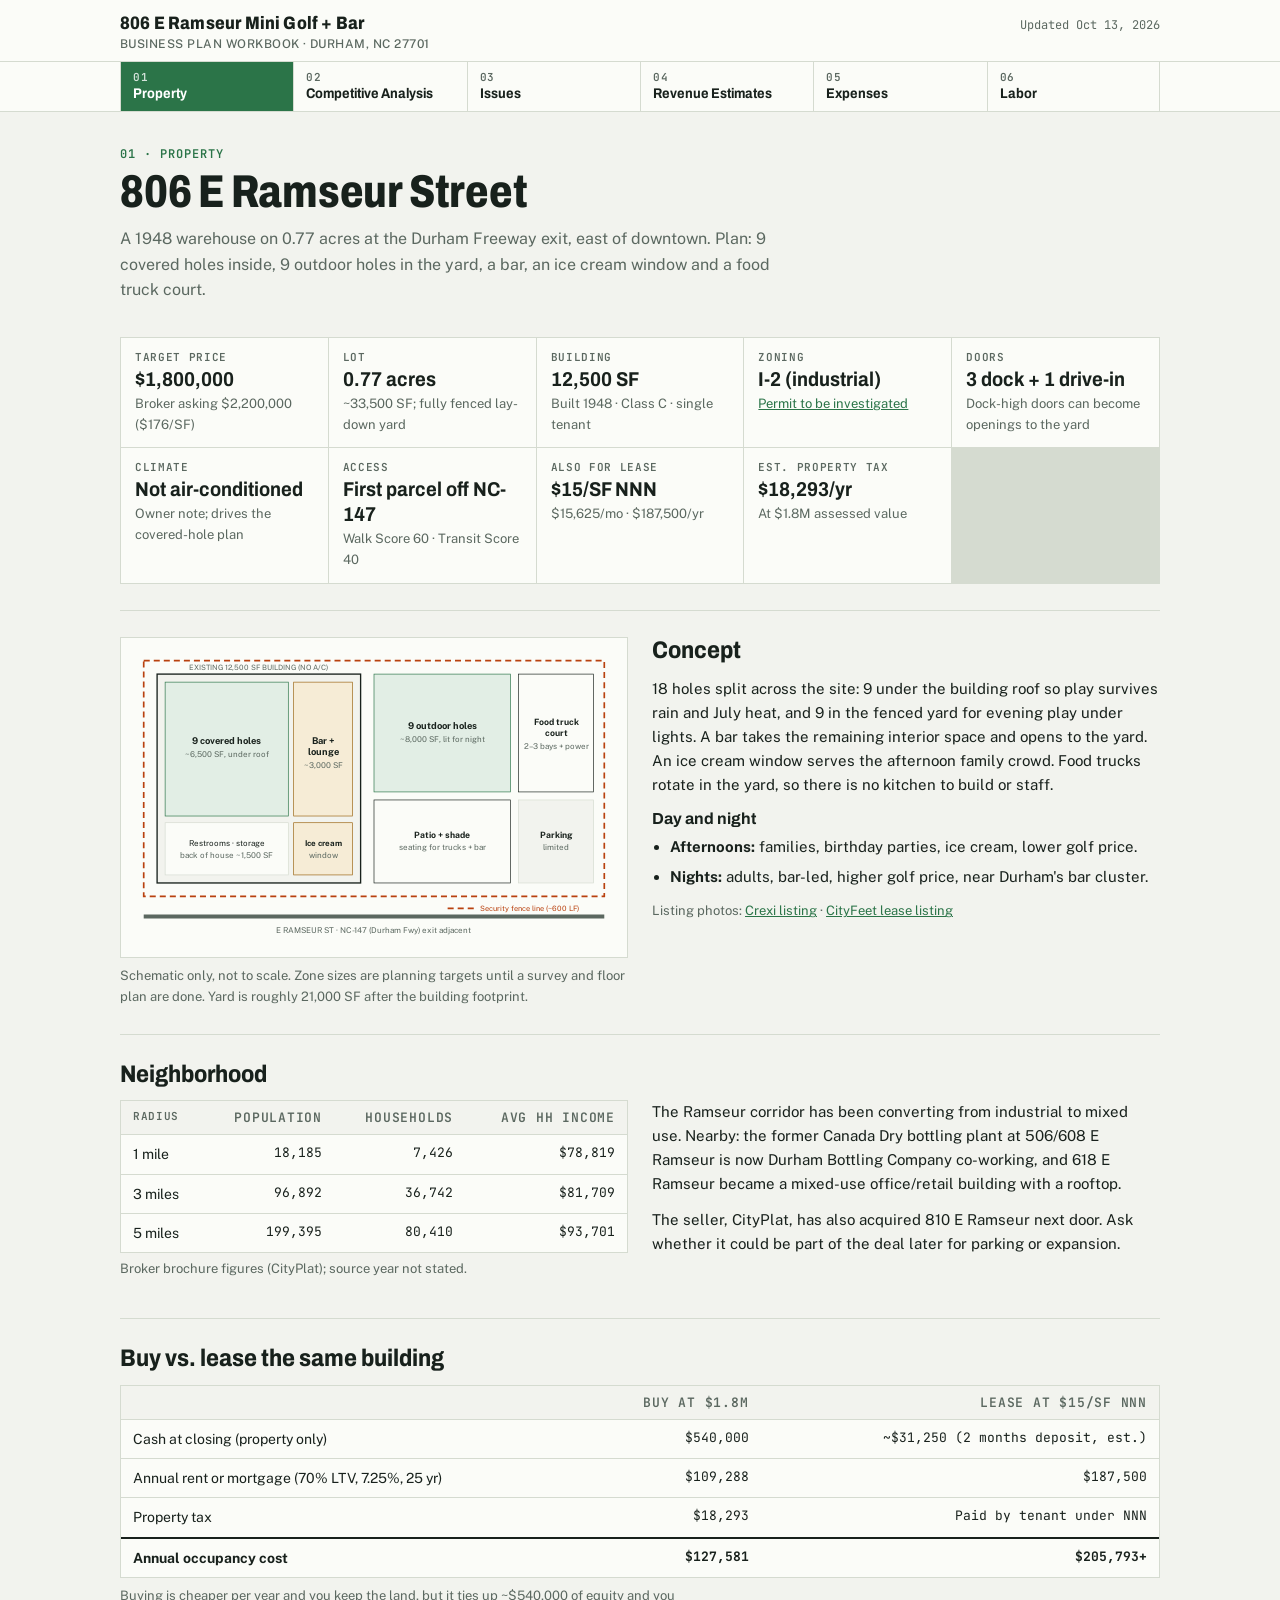
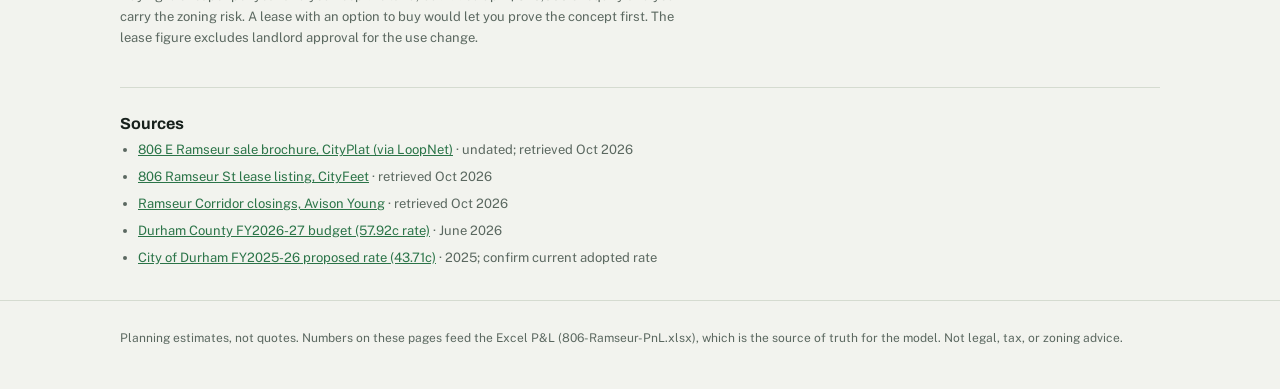
==== index.html @ d88026f8 "Add files via upload" ====
<!doctype html><html lang="en"><head><meta charset="utf-8"><meta name="viewport" content="width=device-width, initial-scale=1, viewport-fit=cover"><title>806 Ramseur Business Plan</title><link rel="preconnect" href="https://fonts.googleapis.com"><link rel="preconnect" href="https://fonts.gstatic.com" crossorigin><link rel="stylesheet" href="https://fonts.googleapis.com/css2?family=Archivo:wdth,wght@75..100,500..800&family=JetBrains+Mono:wght@400;600&family=Public+Sans:wght@400;600;700&display=swap"><link rel="stylesheet" href="styles.css">
</head><body><header class="mast"><div class="wrap"><div class="brand">806 E Ramseur Mini Golf + Bar<small>Business plan workbook · Durham, NC 27701</small></div><div class="meta">Updated Oct 13, 2026</div></div></header>
<nav class="card-nav" aria-label="Plan sections"><ol><li><a href="index.html" aria-current="page"><span class="no">01</span><span class="nm">Property</span></a></li><li><a href="competition.html"><span class="no">02</span><span class="nm">Competitive Analysis</span></a></li><li><a href="issues.html"><span class="no">03</span><span class="nm">Issues</span></a></li><li><a href="revenue.html"><span class="no">04</span><span class="nm">Revenue Estimates</span></a></li><li><a href="expenses.html"><span class="no">05</span><span class="nm">Expenses</span></a></li><li><a href="labor.html"><span class="no">06</span><span class="nm">Labor</span></a></li></ol></nav>
<main class="wrap">
<div class="ph"><div class="eyebrow">01 · Property</div><h1>806 E Ramseur Street</h1><p class="lede">A 1948 warehouse on 0.77 acres at the Durham Freeway exit, east of downtown. Plan: 9 covered holes inside, 9 outdoor holes in the yard, a bar, an ice cream window and a food truck court.</p></div>

<section><div class="facts"><div class="fact"><div class="k">Target price</div><div class="v">$1,800,000</div><div class="s">Broker asking $2,200,000 ($176/SF)</div></div><div class="fact"><div class="k">Lot</div><div class="v">0.77 acres</div><div class="s">~33,500 SF; fully fenced lay-down yard</div></div><div class="fact"><div class="k">Building</div><div class="v">12,500 SF</div><div class="s">Built 1948 · Class C · single tenant</div></div><div class="fact"><div class="k">Zoning</div><div class="v">I-2 (industrial)</div><div class="s"><a href="issues.html">Permit to be investigated</a></div></div><div class="fact"><div class="k">Doors</div><div class="v">3 dock + 1 drive-in</div><div class="s">Dock-high doors can become openings to the yard</div></div><div class="fact"><div class="k">Climate</div><div class="v">Not air-conditioned</div><div class="s">Owner note; drives the covered-hole plan</div></div><div class="fact"><div class="k">Access</div><div class="v">First parcel off NC-147</div><div class="s">Walk Score 60 · Transit Score 40</div></div><div class="fact"><div class="k">Also for lease</div><div class="v">$15/SF NNN</div><div class="s">$15,625/mo · $187,500/yr</div></div><div class="fact"><div class="k">Est. property tax</div><div class="v">$18,293/yr</div><div class="s">At $1.8M assessed value</div></div></div></section>
<section><div class="two">
<div>
<figure style="margin:0">
<div class="tw" style="padding:12px">
<svg viewBox="0 0 720 430" width="100%" role="img" aria-label="Schematic site plan: building on the west half with 9 covered holes, bar and ice cream window; fenced yard on the east half with 9 outdoor holes, food truck court, patio and parking">
 <rect x="16" y="16" width="688" height="352" fill="var(--surface)" stroke="var(--flag)" stroke-width="2.5" stroke-dasharray="9 6"/>
 <rect x="36" y="36" width="304" height="312" fill="var(--bg)" stroke="var(--ink)" stroke-width="2"/>
 <rect x="48" y="48" width="184" height="200" fill="var(--turf-soft)" stroke="var(--turf)"/>
 <text x="140" y="140" text-anchor="middle" font-size="14" font-weight="700" fill="var(--ink)">9 covered holes</text>
 <text x="140" y="160" text-anchor="middle" font-size="12" fill="var(--muted)">~6,500 SF, under roof</text>
 <rect x="240" y="48" width="88" height="200" fill="var(--amber-soft)" stroke="var(--amber)"/>
 <text x="284" y="140" text-anchor="middle" font-size="14" font-weight="700" fill="var(--ink)">Bar +</text>
 <text x="284" y="157" text-anchor="middle" font-size="14" font-weight="700" fill="var(--ink)">lounge</text>
 <text x="284" y="176" text-anchor="middle" font-size="12" fill="var(--muted)">~3,000 SF</text>
 <rect x="48" y="258" width="184" height="78" fill="var(--surface)" stroke="var(--line)"/>
 <text x="140" y="293" text-anchor="middle" font-size="12" fill="var(--ink)">Restrooms · storage</text>
 <text x="140" y="310" text-anchor="middle" font-size="12" fill="var(--muted)">back of house ~1,500 SF</text>
 <rect x="240" y="258" width="88" height="78" fill="var(--amber-soft)" stroke="var(--amber)"/>
 <text x="284" y="293" text-anchor="middle" font-size="12" font-weight="700" fill="var(--ink)">Ice cream</text>
 <text x="284" y="310" text-anchor="middle" font-size="12" fill="var(--muted)">window</text>
 <text x="188" y="30" text-anchor="middle" font-size="11" fill="var(--muted)">EXISTING 12,500 SF BUILDING (NO A/C)</text>
 <rect x="360" y="36" width="204" height="176" fill="var(--turf-soft)" stroke="var(--turf)"/>
 <text x="462" y="118" text-anchor="middle" font-size="14" font-weight="700" fill="var(--ink)">9 outdoor holes</text>
 <text x="462" y="138" text-anchor="middle" font-size="12" fill="var(--muted)">~8,000 SF, lit for night</text>
 <rect x="576" y="36" width="112" height="176" fill="var(--surface)" stroke="var(--ink)"/>
 <text x="632" y="112" text-anchor="middle" font-size="13" font-weight="700" fill="var(--ink)">Food truck</text>
 <text x="632" y="129" text-anchor="middle" font-size="13" font-weight="700" fill="var(--ink)">court</text>
 <text x="632" y="148" text-anchor="middle" font-size="12" fill="var(--muted)">2–3 bays + power</text>
 <rect x="360" y="224" width="204" height="124" fill="var(--surface)" stroke="var(--ink)"/>
 <text x="462" y="281" text-anchor="middle" font-size="13" font-weight="700" fill="var(--ink)">Patio + shade</text>
 <text x="462" y="299" text-anchor="middle" font-size="12" fill="var(--muted)">seating for trucks + bar</text>
 <rect x="576" y="224" width="112" height="124" fill="var(--bg)" stroke="var(--line)"/>
 <text x="632" y="281" text-anchor="middle" font-size="13" font-weight="700" fill="var(--ink)">Parking</text>
 <text x="632" y="299" text-anchor="middle" font-size="12" fill="var(--muted)">limited</text>
 <line x1="16" y1="398" x2="704" y2="398" stroke="var(--muted)" stroke-width="6"/>
 <text x="360" y="422" text-anchor="middle" font-size="12" fill="var(--muted)">E RAMSEUR ST · NC-147 (Durham Fwy) exit adjacent</text>
 <line x1="470" y1="386" x2="510" y2="386" stroke="var(--flag)" stroke-width="2.5" stroke-dasharray="9 6"/>
 <text x="518" y="390" font-size="11" fill="var(--flag)">Security fence line (~600 LF)</text>
</svg>
</div>
<figcaption class="note" style="margin-top:8px">Schematic only, not to scale. Zone sizes are planning targets until a survey and floor plan are done. Yard is roughly 21,000 SF after the building footprint.</figcaption>
</figure></div>
<div>
<h2>Concept</h2>
<p>18 holes split across the site: 9 under the building roof so play survives rain and July heat, and 9 in the fenced yard for evening play under lights. A bar takes the remaining interior space and opens to the yard. An ice cream window serves the afternoon family crowd. Food trucks rotate in the yard, so there is no kitchen to build or staff.</p>
<h3>Day and night</h3>
<ul class="plain">
<li><b>Afternoons:</b> families, birthday parties, ice cream, lower golf price.</li>
<li><b>Nights:</b> adults, bar-led, higher golf price, near Durham's bar cluster.</li>
</ul>
<p class="note" style="margin-top:12px">Listing photos: <a href="https://www.crexi.com/properties/2567549/Durham-NC-27701" target="_blank" rel="noopener">Crexi listing</a> · <a href="https://www.cityfeet.com/cont/listing/806-ramseur-st-durham-nc-27701/cs40885305" target="_blank" rel="noopener">CityFeet lease listing</a></p>
</div></div></section>

<section><h2>Neighborhood</h2>
<div class="two">
<div><div class="tw"><table>
<thead><tr><th>Radius</th><th class="n">Population</th><th class="n">Households</th><th class="n">Avg HH income</th></tr></thead>
<tbody>
<tr><td>1 mile</td><td class="n">18,185</td><td class="n">7,426</td><td class="n">$78,819</td></tr>
<tr><td>3 miles</td><td class="n">96,892</td><td class="n">36,742</td><td class="n">$81,709</td></tr>
<tr><td>5 miles</td><td class="n">199,395</td><td class="n">80,410</td><td class="n">$93,701</td></tr>
</tbody></table></div><p class="note" style="margin-top:6px">Broker brochure figures (CityPlat); source year not stated.</p></div>
<div>
<p>The Ramseur corridor has been converting from industrial to mixed use. Nearby: the former Canada Dry bottling plant at 506/608 E Ramseur is now Durham Bottling Company co-working, and 618 E Ramseur became a mixed-use office/retail building with a rooftop.</p>
<p>The seller, CityPlat, has also acquired 810 E Ramseur next door. Ask whether it could be part of the deal later for parking or expansion.</p>
</div></div></section>

<section><h2>Buy vs. lease the same building</h2>
<div class="tw"><table>
<thead><tr><th></th><th class="n">Buy at $1.8M</th><th class="n">Lease at $15/SF NNN</th></tr></thead>
<tbody>
<tr><td>Cash at closing (property only)</td><td class="n">$540,000</td><td class="n">~$31,250 (2 months deposit, est.)</td></tr>
<tr><td>Annual rent or mortgage (70% LTV, 7.25%, 25 yr)</td><td class="n">$109,288</td><td class="n">$187,500</td></tr>
<tr><td>Property tax</td><td class="n">$18,293</td><td class="n">Paid by tenant under NNN</td></tr>
<tr class="total"><td>Annual occupancy cost</td><td class="n">$127,581</td><td class="n">$205,793+</td></tr>
</tbody></table></div>
<p class="note" style="margin-top:8px">Buying is cheaper per year and you keep the land, but it ties up ~$540,000 of equity and you carry the zoning risk. A lease with an option to buy would let you prove the concept first. The lease figure excludes landlord approval for the use change.</p>
</section>
<section><h3>Sources</h3><ul class="sources plain"><li><a href="https://images.loopnet.ca/d2/WVwecndYaO26_QmMGtv4g_69rEeR6fzSuA3cbxnpOq0/806%20E%20Ramseur%20St%20Brochure.pdf" target="_blank" rel="noopener">806 E Ramseur sale brochure, CityPlat (via LoopNet)</a> · undated; retrieved Oct 2026</li><li><a href="https://www.cityfeet.com/cont/listing/806-ramseur-st-durham-nc-27701/cs40885305" target="_blank" rel="noopener">806 Ramseur St lease listing, CityFeet</a> · retrieved Oct 2026</li><li><a href="https://avison-young-markets.foleon.com/raleigh/raleigh-cm-capabilities/ramseur-corridor-closings" target="_blank" rel="noopener">Ramseur Corridor closings, Avison Young</a> · retrieved Oct 2026</li><li><a href="https://dconc.gov/DurhamCo-News/Durham-Commissioners-Approve-1.05-Billion-Budget.htm" target="_blank" rel="noopener">Durham County FY2026-27 budget (57.92c rate)</a> · June 2026</li><li><a href="https://www.durhamnc.gov/CivicAlerts.aspx?AID=3503" target="_blank" rel="noopener">City of Durham FY2025-26 proposed rate (43.71c)</a> · 2025; confirm current adopted rate</li></ul></section>
</main>
<footer><div class="wrap">Planning estimates, not quotes. Numbers on these pages feed the Excel P&amp;L (806-Ramseur-PnL.xlsx), which is the source of truth for the model. Not legal, tax, or zoning advice.</div></footer></body></html>
---- styles.css ----
/* Layout: one 1080px column; a scorecard-style nav strip across the top, sections stacked, tables in scroll wells */
:root{
  --bg:#f2f3ee; --surface:#fbfcf8; --ink:#18211c; --muted:#5b6860; --line:#d5dbd0;
  --turf:#2b7448; --turf-ink:#ffffff; --turf-soft:#e2eee5;
  --flag:#b9410f; --flag-soft:#f9e6dc; --amber:#9a6412; --amber-soft:#f6ecd6;
  --f-display:"Archivo","Arial Narrow",Arial,sans-serif;
  --f-body:"Public Sans",system-ui,-apple-system,"Segoe UI",sans-serif;
  --f-mono:"JetBrains Mono",ui-monospace,Menlo,Consolas,monospace;
}
@media (prefers-color-scheme: dark){:root:not([data-theme="light"]){
  --bg:#111613; --surface:#18201b; --ink:#e5ebe4; --muted:#9aa89f; --line:#2a352e;
  --turf:#5dbb84; --turf-ink:#0d140f; --turf-soft:#1d3226;
  --flag:#f08a5b; --flag-soft:#3a2118; --amber:#e3ac52; --amber-soft:#332818; color-scheme:dark}}
:root[data-theme="dark"]{
  --bg:#111613; --surface:#18201b; --ink:#e5ebe4; --muted:#9aa89f; --line:#2a352e;
  --turf:#5dbb84; --turf-ink:#0d140f; --turf-soft:#1d3226;
  --flag:#f08a5b; --flag-soft:#3a2118; --amber:#e3ac52; --amber-soft:#332818; color-scheme:dark}

*{box-sizing:border-box}
body{margin:0;background:var(--bg);color:var(--ink);font:15px/1.6 var(--f-body)}
a{color:var(--turf)}
a:focus-visible,button:focus-visible,input:focus-visible,select:focus-visible{outline:2px solid var(--turf);outline-offset:2px}
.wrap{max-width:1080px;margin:0 auto;padding-inline:20px}

/* masthead */
.mast{border-bottom:1px solid var(--line);background:var(--surface)}
.mast .wrap{display:flex;flex-wrap:wrap;align-items:baseline;justify-content:space-between;gap:4px 16px;padding-block:14px 10px}
.brand{font:800 18px/1.1 var(--f-display);font-stretch:85%;letter-spacing:.01em}
.brand small{display:block;font:500 12px var(--f-body);color:var(--muted);letter-spacing:.04em;text-transform:uppercase;margin-top:3px}
.mast .meta{font:12px var(--f-mono);color:var(--muted)}

/* scorecard nav */
.card-nav{overflow-x:auto;border-bottom:1px solid var(--line);background:var(--surface)}
.card-nav ol{list-style:none;margin:0 auto;padding:0 20px;max-width:1080px;display:grid;grid-template-columns:repeat(6,minmax(110px,1fr))}
.card-nav li{border-left:1px solid var(--line)}
.card-nav li:last-child{border-right:1px solid var(--line)}
.card-nav a{display:flex;flex-direction:column;gap:2px;padding:8px 12px 10px;text-decoration:none;color:var(--ink)}
.card-nav a .no{font:600 11px var(--f-mono);color:var(--muted);letter-spacing:.06em}
.card-nav a .nm{font:700 14px var(--f-display);font-stretch:90%}
.card-nav a:hover{background:var(--turf-soft)}
.card-nav a[aria-current="page"]{background:var(--turf);color:var(--turf-ink)}
.card-nav a[aria-current="page"] .no{color:var(--turf-ink);opacity:.8}

/* page header */
.ph{padding-block:34px 8px}
.eyebrow{font:600 12px var(--f-mono);letter-spacing:.08em;text-transform:uppercase;color:var(--turf)}
h1{font:800 clamp(30px,5vw,46px)/1.05 var(--f-display);font-stretch:80%;margin:6px 0 10px;text-wrap:balance;letter-spacing:-.005em}
h2{font:750 24px/1.15 var(--f-display);font-stretch:88%;margin:0 0 12px;text-wrap:balance}
h3{font:700 16px/1.3 var(--f-display);margin:0 0 6px}
.lede{max-width:68ch;color:var(--muted);font-size:16px;margin:0}
section{padding-block:26px;border-top:1px solid var(--line)}
.ph + section{border-top:0}
p{max-width:70ch;margin:0 0 12px}
ul.plain{margin:0;padding-left:18px;max-width:70ch}
ul.plain li{margin-bottom:6px}

/* facts */
.facts{display:grid;grid-template-columns:repeat(auto-fill,minmax(200px,1fr));gap:1px;background:var(--line);border:1px solid var(--line)}
.fact{background:var(--surface);padding:12px 14px;min-width:0}
.fact .k{font:600 11px var(--f-mono);letter-spacing:.06em;text-transform:uppercase;color:var(--muted)}
.fact .v{font:700 20px/1.25 var(--f-display);font-stretch:90%;margin-top:3px;font-variant-numeric:tabular-nums}
.fact .s{font-size:13px;color:var(--muted);margin-top:2px}

/* tables */
.tw{overflow-x:auto;border:1px solid var(--line);background:var(--surface)}
table{border-collapse:collapse;width:100%;font-size:14px}
th,td{padding:8px 12px;text-align:left;vertical-align:top;border-bottom:1px solid var(--line)}
thead th{font:600 11px var(--f-mono);letter-spacing:.06em;text-transform:uppercase;color:var(--muted);background:var(--bg);white-space:nowrap}
td.n,th.n{text-align:right;font-variant-numeric:tabular-nums;white-space:nowrap;font-family:var(--f-mono);font-size:13px}
tr.total td{font-weight:700;border-top:2px solid var(--ink);border-bottom:0}
tr.sub td{color:var(--muted);font-size:13px}
tbody tr:last-child td{border-bottom:0}

/* chips + callouts */
.chip{display:inline-block;font:600 11px var(--f-mono);letter-spacing:.04em;text-transform:uppercase;padding:2px 8px;border-radius:3px;white-space:nowrap}
.chip.inv{background:var(--flag-soft);color:var(--flag)}
.chip.open{background:var(--amber-soft);color:var(--amber)}
.chip.ok{background:var(--turf-soft);color:var(--turf)}
.callout{border-left:4px solid var(--flag);background:var(--flag-soft);padding:14px 16px;max-width:76ch}
.callout.green{border-color:var(--turf);background:var(--turf-soft)}
.callout p:last-child{margin-bottom:0}

.two{display:grid;grid-template-columns:repeat(auto-fit,minmax(300px,1fr));gap:24px}
.two > *{min-width:0}
.note{font-size:13px;color:var(--muted)}
.sources{font-size:13px;color:var(--muted)}
.sources li{margin-bottom:4px}
footer{padding-block:28px 40px;border-top:1px solid var(--line);font-size:12px;color:var(--muted)}

/* inputs */
.form{display:grid;grid-template-columns:repeat(auto-fill,minmax(230px,1fr));gap:14px 18px}
.form label{display:flex;flex-direction:column;gap:4px;font-size:13px;color:var(--muted)}
.form label b{color:var(--ink);font-weight:600}
.form input{font:600 15px var(--f-mono);padding:8px 10px;border:1px solid var(--line);background:var(--surface);color:var(--ink);border-radius:4px;width:100%}
.group-h{grid-column:1/-1;font:600 11px var(--f-mono);letter-spacing:.08em;text-transform:uppercase;color:var(--turf);margin-top:8px}
.btns{display:flex;flex-wrap:wrap;gap:8px}
button{font:600 13px var(--f-body);padding:8px 14px;border-radius:4px;border:1px solid var(--line);background:var(--surface);color:var(--ink);cursor:pointer}
button:hover{border-color:var(--turf)}
button[aria-pressed="true"]{background:var(--turf);color:var(--turf-ink);border-color:var(--turf)}
.big{font:800 clamp(34px,6vw,52px)/1 var(--f-display);font-stretch:80%;font-variant-numeric:tabular-nums}
.mix{display:flex;height:16px;border:1px solid var(--line);overflow:hidden;margin:10px 0 6px}
.mix span{display:block;height:100%}
.legend{display:flex;flex-wrap:wrap;gap:6px 16px;font-size:12px;color:var(--muted)}
.legend i{display:inline-block;width:10px;height:10px;margin-right:6px;vertical-align:-1px}

.ad{background:var(--surface);border:1px solid var(--line);padding:22px 24px;max-width:76ch}
.ad h3{font-size:20px}
.ad h4{font:600 12px var(--f-mono);letter-spacing:.06em;text-transform:uppercase;color:var(--muted);margin:16px 0 6px}
.ad p,.ad li{font-size:14px}

svg text{font-family:var(--f-body)}
@media (prefers-reduced-motion: reduce){*{transition:none!important}}
@media (max-width:520px){.wrap{padding-inline:16px}.card-nav ol{padding:0 16px}th,td{padding:7px 9px}}
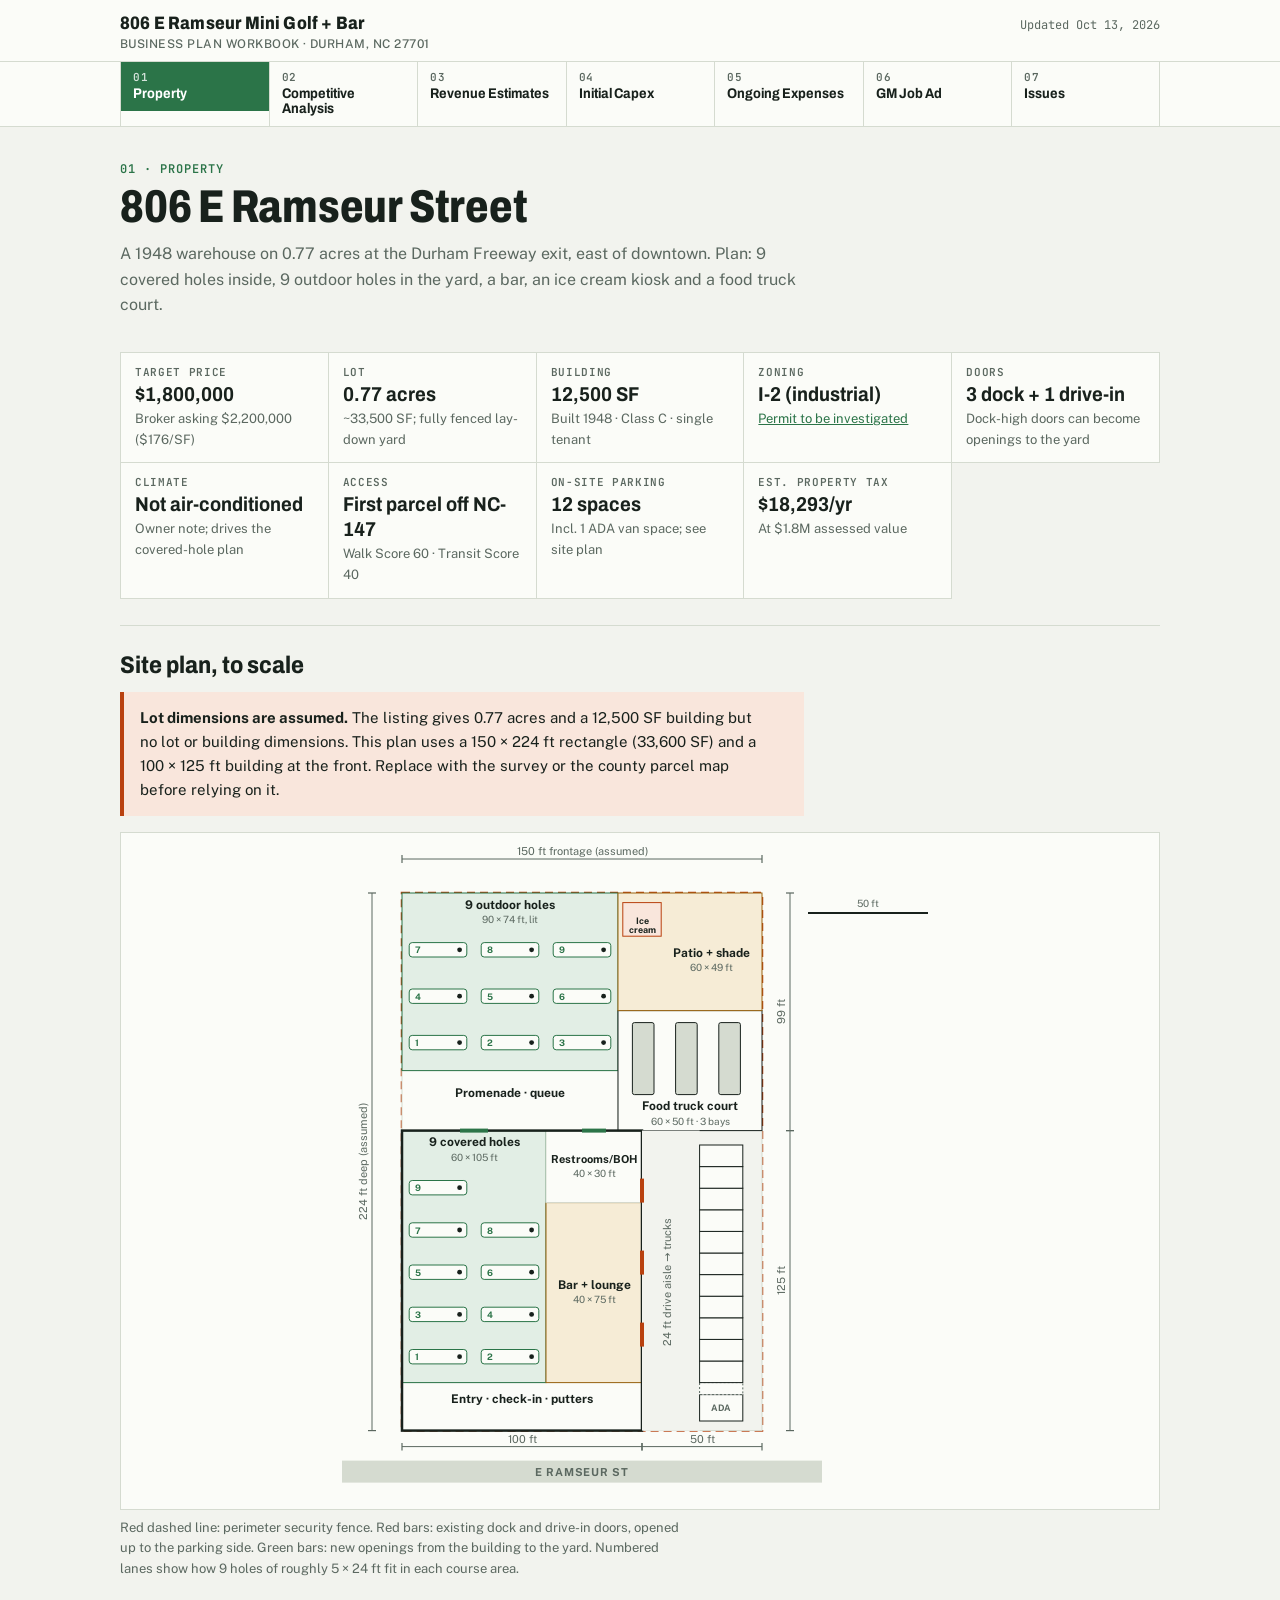
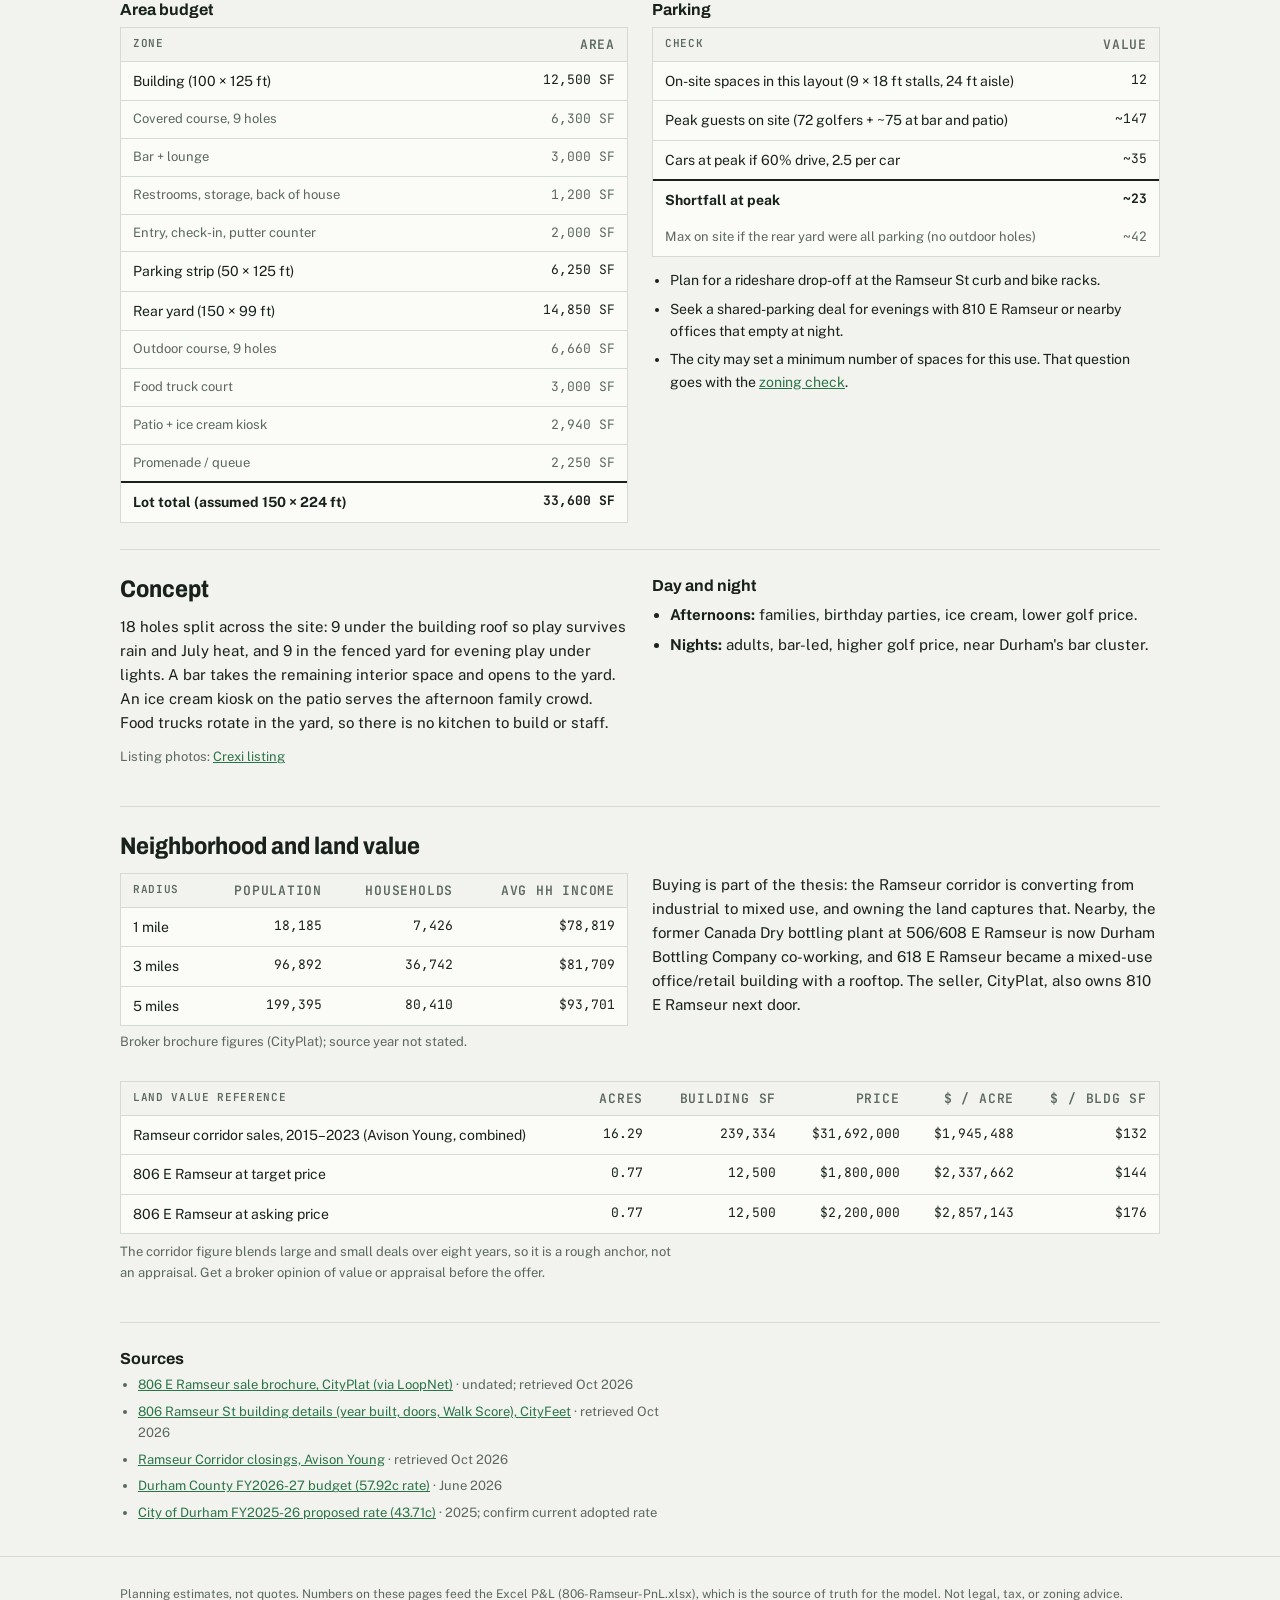
==== commit c02e5e4b: "Add files via upload" ====
--- a/index.html
+++ b/index.html
@@ -1,64 +1,45 @@
 <!doctype html><html lang="en"><head><meta charset="utf-8"><meta name="viewport" content="width=device-width, initial-scale=1, viewport-fit=cover"><title>806 Ramseur Business Plan</title><link rel="preconnect" href="https://fonts.googleapis.com"><link rel="preconnect" href="https://fonts.gstatic.com" crossorigin><link rel="stylesheet" href="https://fonts.googleapis.com/css2?family=Archivo:wdth,wght@75..100,500..800&family=JetBrains+Mono:wght@400;600&family=Public+Sans:wght@400;600;700&display=swap"><link rel="stylesheet" href="styles.css">
 </head><body><header class="mast"><div class="wrap"><div class="brand">806 E Ramseur Mini Golf + Bar<small>Business plan workbook · Durham, NC 27701</small></div><div class="meta">Updated Oct 13, 2026</div></div></header>
-<nav class="card-nav" aria-label="Plan sections"><ol><li><a href="index.html" aria-current="page"><span class="no">01</span><span class="nm">Property</span></a></li><li><a href="competition.html"><span class="no">02</span><span class="nm">Competitive Analysis</span></a></li><li><a href="issues.html"><span class="no">03</span><span class="nm">Issues</span></a></li><li><a href="revenue.html"><span class="no">04</span><span class="nm">Revenue Estimates</span></a></li><li><a href="expenses.html"><span class="no">05</span><span class="nm">Expenses</span></a></li><li><a href="labor.html"><span class="no">06</span><span class="nm">Labor</span></a></li></ol></nav>
+<nav class="card-nav" aria-label="Plan sections"><ol><li><a href="index.html" aria-current="page"><span class="no">01</span><span class="nm">Property</span></a></li><li><a href="competition.html"><span class="no">02</span><span class="nm">Competitive Analysis</span></a></li><li><a href="revenue.html"><span class="no">03</span><span class="nm">Revenue Estimates</span></a></li><li><a href="capex.html"><span class="no">04</span><span class="nm">Initial Capex</span></a></li><li><a href="opex.html"><span class="no">05</span><span class="nm">Ongoing Expenses</span></a></li><li><a href="gm-ad.html"><span class="no">06</span><span class="nm">GM Job Ad</span></a></li><li><a href="issues.html"><span class="no">07</span><span class="nm">Issues</span></a></li></ol></nav>
 <main class="wrap">
-<div class="ph"><div class="eyebrow">01 · Property</div><h1>806 E Ramseur Street</h1><p class="lede">A 1948 warehouse on 0.77 acres at the Durham Freeway exit, east of downtown. Plan: 9 covered holes inside, 9 outdoor holes in the yard, a bar, an ice cream window and a food truck court.</p></div>
+<div class="ph"><div class="eyebrow">01 · Property</div><h1>806 E Ramseur Street</h1><p class="lede">A 1948 warehouse on 0.77 acres at the Durham Freeway exit, east of downtown. Plan: 9 covered holes inside, 9 outdoor holes in the yard, a bar, an ice cream kiosk and a food truck court.</p></div>
 
-<section><div class="facts"><div class="fact"><div class="k">Target price</div><div class="v">$1,800,000</div><div class="s">Broker asking $2,200,000 ($176/SF)</div></div><div class="fact"><div class="k">Lot</div><div class="v">0.77 acres</div><div class="s">~33,500 SF; fully fenced lay-down yard</div></div><div class="fact"><div class="k">Building</div><div class="v">12,500 SF</div><div class="s">Built 1948 · Class C · single tenant</div></div><div class="fact"><div class="k">Zoning</div><div class="v">I-2 (industrial)</div><div class="s"><a href="issues.html">Permit to be investigated</a></div></div><div class="fact"><div class="k">Doors</div><div class="v">3 dock + 1 drive-in</div><div class="s">Dock-high doors can become openings to the yard</div></div><div class="fact"><div class="k">Climate</div><div class="v">Not air-conditioned</div><div class="s">Owner note; drives the covered-hole plan</div></div><div class="fact"><div class="k">Access</div><div class="v">First parcel off NC-147</div><div class="s">Walk Score 60 · Transit Score 40</div></div><div class="fact"><div class="k">Also for lease</div><div class="v">$15/SF NNN</div><div class="s">$15,625/mo · $187,500/yr</div></div><div class="fact"><div class="k">Est. property tax</div><div class="v">$18,293/yr</div><div class="s">At $1.8M assessed value</div></div></div></section>
+<section><div class="facts"><div class="fact"><div class="k">Target price</div><div class="v">$1,800,000</div><div class="s">Broker asking $2,200,000 ($176/SF)</div></div><div class="fact"><div class="k">Lot</div><div class="v">0.77 acres</div><div class="s">~33,500 SF; fully fenced lay-down yard</div></div><div class="fact"><div class="k">Building</div><div class="v">12,500 SF</div><div class="s">Built 1948 · Class C · single tenant</div></div><div class="fact"><div class="k">Zoning</div><div class="v">I-2 (industrial)</div><div class="s"><a href="issues.html">Permit to be investigated</a></div></div><div class="fact"><div class="k">Doors</div><div class="v">3 dock + 1 drive-in</div><div class="s">Dock-high doors can become openings to the yard</div></div><div class="fact"><div class="k">Climate</div><div class="v">Not air-conditioned</div><div class="s">Owner note; drives the covered-hole plan</div></div><div class="fact"><div class="k">Access</div><div class="v">First parcel off NC-147</div><div class="s">Walk Score 60 · Transit Score 40</div></div><div class="fact"><div class="k">On-site parking</div><div class="v">12 spaces</div><div class="s">Incl. 1 ADA van space; see site plan</div></div><div class="fact"><div class="k">Est. property tax</div><div class="v">$18,293/yr</div><div class="s">At $1.8M assessed value</div></div></div></section>
+
+<section><h2>Site plan, to scale</h2>
+<div class="callout" style="margin-bottom:16px"><p><b>Lot dimensions are assumed.</b> The listing gives 0.77 acres and a 12,500 SF building but no lot or building dimensions. This plan uses a 150 × 224 ft rectangle (33,600 SF) and a 100 × 125 ft building at the front. Replace with the survey or the county parcel map before relying on it.</p></div>
+<div class="tw" style="padding:14px"><svg viewBox="0 0 616 648" width="100%" style="max-width:616px;display:block;margin:auto" role="img" aria-label="To-scale site plan on an assumed 150 by 224 foot lot: 100 by 125 foot building with 9 covered holes and bar; 12-space parking strip; rear yard with 9 outdoor holes, food truck court and patio"><defs><marker id="tk" viewBox="0 0 10 10" refX="5" refY="5" markerWidth="8" markerHeight="8" orient="auto"><path d="M5 0V10" stroke="var(--muted)" stroke-width="1.5" fill="none"/></marker></defs><rect x="70.0" y="46.0" width="360.0" height="537.6" fill="var(--surface)" stroke="var(--flag)" stroke-width="2.5" stroke-dasharray="8 5"/><rect x="70.0" y="535.6" width="240.0" height="48.0" fill="var(--surface)" stroke="var(--line)" /><rect x="70.0" y="283.6" width="144.0" height="252.0" fill="var(--turf-soft)" stroke="var(--turf)" /><rect x="214.0" y="355.6" width="96.0" height="180.0" fill="var(--amber-soft)" stroke="var(--amber)" /><rect x="214.0" y="283.6" width="96.0" height="72.0" fill="var(--surface)" stroke="var(--line)" /><rect x="310.0" y="283.6" width="120.0" height="300.0" fill="var(--bg)" stroke="var(--line)" /><rect x="70.0" y="223.6" width="216.0" height="60.0" fill="var(--surface)" stroke="var(--line)" /><rect x="70.0" y="46.0" width="216.0" height="177.6" fill="var(--turf-soft)" stroke="var(--turf)" /><rect x="286.0" y="163.6" width="144.0" height="120.0" fill="var(--surface)" stroke="var(--ink)" /><rect x="286.0" y="46.0" width="144.0" height="117.6" fill="var(--amber-soft)" stroke="var(--amber)" /><rect x="70.0" y="283.6" width="240.0" height="300.0" fill="none" stroke="var(--ink)" stroke-width="2.5"/><rect x="77.2" y="502.5" width="57.6" height="14.4" fill="var(--surface)" stroke="var(--turf)" rx="3"/><circle cx="127.6" cy="509.7" r="2.4" fill="var(--ink)"/><text x="83.2" y="513.2" font-size="9" font-weight="700" fill="var(--turf)">1</text><rect x="149.2" y="502.5" width="57.6" height="14.4" fill="var(--surface)" stroke="var(--turf)" rx="3"/><circle cx="199.6" cy="509.7" r="2.4" fill="var(--ink)"/><text x="155.2" y="513.2" font-size="9" font-weight="700" fill="var(--turf)">2</text><rect x="77.2" y="460.2" width="57.6" height="14.4" fill="var(--surface)" stroke="var(--turf)" rx="3"/><circle cx="127.6" cy="467.4" r="2.4" fill="var(--ink)"/><text x="83.2" y="470.9" font-size="9" font-weight="700" fill="var(--turf)">3</text><rect x="149.2" y="460.2" width="57.6" height="14.4" fill="var(--surface)" stroke="var(--turf)" rx="3"/><circle cx="199.6" cy="467.4" r="2.4" fill="var(--ink)"/><text x="155.2" y="470.9" font-size="9" font-weight="700" fill="var(--turf)">4</text><rect x="77.2" y="418.0" width="57.6" height="14.4" fill="var(--surface)" stroke="var(--turf)" rx="3"/><circle cx="127.6" cy="425.2" r="2.4" fill="var(--ink)"/><text x="83.2" y="428.7" font-size="9" font-weight="700" fill="var(--turf)">5</text><rect x="149.2" y="418.0" width="57.6" height="14.4" fill="var(--surface)" stroke="var(--turf)" rx="3"/><circle cx="199.6" cy="425.2" r="2.4" fill="var(--ink)"/><text x="155.2" y="428.7" font-size="9" font-weight="700" fill="var(--turf)">6</text><rect x="77.2" y="375.8" width="57.6" height="14.4" fill="var(--surface)" stroke="var(--turf)" rx="3"/><circle cx="127.6" cy="383.0" r="2.4" fill="var(--ink)"/><text x="83.2" y="386.5" font-size="9" font-weight="700" fill="var(--turf)">7</text><rect x="149.2" y="375.8" width="57.6" height="14.4" fill="var(--surface)" stroke="var(--turf)" rx="3"/><circle cx="199.6" cy="383.0" r="2.4" fill="var(--ink)"/><text x="155.2" y="386.5" font-size="9" font-weight="700" fill="var(--turf)">8</text><rect x="77.2" y="333.5" width="57.6" height="14.4" fill="var(--surface)" stroke="var(--turf)" rx="3"/><circle cx="127.6" cy="340.7" r="2.4" fill="var(--ink)"/><text x="83.2" y="344.2" font-size="9" font-weight="700" fill="var(--turf)">9</text><rect x="77.2" y="188.4" width="57.6" height="14.4" fill="var(--surface)" stroke="var(--turf)" rx="3"/><circle cx="127.6" cy="195.6" r="2.4" fill="var(--ink)"/><text x="83.2" y="199.1" font-size="9" font-weight="700" fill="var(--turf)">1</text><rect x="149.2" y="188.4" width="57.6" height="14.4" fill="var(--surface)" stroke="var(--turf)" rx="3"/><circle cx="199.6" cy="195.6" r="2.4" fill="var(--ink)"/><text x="155.2" y="199.1" font-size="9" font-weight="700" fill="var(--turf)">2</text><rect x="221.2" y="188.4" width="57.6" height="14.4" fill="var(--surface)" stroke="var(--turf)" rx="3"/><circle cx="271.6" cy="195.6" r="2.4" fill="var(--ink)"/><text x="227.2" y="199.1" font-size="9" font-weight="700" fill="var(--turf)">3</text><rect x="77.2" y="142.0" width="57.6" height="14.4" fill="var(--surface)" stroke="var(--turf)" rx="3"/><circle cx="127.6" cy="149.2" r="2.4" fill="var(--ink)"/><text x="83.2" y="152.7" font-size="9" font-weight="700" fill="var(--turf)">4</text><rect x="149.2" y="142.0" width="57.6" height="14.4" fill="var(--surface)" stroke="var(--turf)" rx="3"/><circle cx="199.6" cy="149.2" r="2.4" fill="var(--ink)"/><text x="155.2" y="152.7" font-size="9" font-weight="700" fill="var(--turf)">5</text><rect x="221.2" y="142.0" width="57.6" height="14.4" fill="var(--surface)" stroke="var(--turf)" rx="3"/><circle cx="271.6" cy="149.2" r="2.4" fill="var(--ink)"/><text x="227.2" y="152.7" font-size="9" font-weight="700" fill="var(--turf)">6</text><rect x="77.2" y="95.6" width="57.6" height="14.4" fill="var(--surface)" stroke="var(--turf)" rx="3"/><circle cx="127.6" cy="102.8" r="2.4" fill="var(--ink)"/><text x="83.2" y="106.3" font-size="9" font-weight="700" fill="var(--turf)">7</text><rect x="149.2" y="95.6" width="57.6" height="14.4" fill="var(--surface)" stroke="var(--turf)" rx="3"/><circle cx="199.6" cy="102.8" r="2.4" fill="var(--ink)"/><text x="155.2" y="106.3" font-size="9" font-weight="700" fill="var(--turf)">8</text><rect x="221.2" y="95.6" width="57.6" height="14.4" fill="var(--surface)" stroke="var(--turf)" rx="3"/><circle cx="271.6" cy="102.8" r="2.4" fill="var(--ink)"/><text x="227.2" y="106.3" font-size="9" font-weight="700" fill="var(--turf)">9</text><rect x="310.0" y="283.6" width="57.6" height="300.0" fill="var(--bg)" stroke="none" /><rect x="367.6" y="547.6" width="43.2" height="26.4" fill="var(--surface)" stroke="var(--ink)" /><text x="389.2" y="564.4" font-size="9" font-weight="700" fill="var(--muted)" text-anchor="middle">ADA</text><rect x="367.6" y="535.6" width="43.2" height="12.0" fill="var(--surface)" stroke="var(--muted)" stroke-dasharray="2 2"/><rect x="367.6" y="514.0" width="43.2" height="21.6" fill="var(--surface)" stroke="var(--ink)" /><rect x="367.6" y="492.4" width="43.2" height="21.6" fill="var(--surface)" stroke="var(--ink)" /><rect x="367.6" y="470.8" width="43.2" height="21.6" fill="var(--surface)" stroke="var(--ink)" /><rect x="367.6" y="449.2" width="43.2" height="21.6" fill="var(--surface)" stroke="var(--ink)" /><rect x="367.6" y="427.6" width="43.2" height="21.6" fill="var(--surface)" stroke="var(--ink)" /><rect x="367.6" y="406.0" width="43.2" height="21.6" fill="var(--surface)" stroke="var(--ink)" /><rect x="367.6" y="384.4" width="43.2" height="21.6" fill="var(--surface)" stroke="var(--ink)" /><rect x="367.6" y="362.8" width="43.2" height="21.6" fill="var(--surface)" stroke="var(--ink)" /><rect x="367.6" y="341.2" width="43.2" height="21.6" fill="var(--surface)" stroke="var(--ink)" /><rect x="367.6" y="319.6" width="43.2" height="21.6" fill="var(--surface)" stroke="var(--ink)" /><rect x="367.6" y="298.0" width="43.2" height="21.6" fill="var(--surface)" stroke="var(--ink)" /><text x="338.8" y="434.8" font-size="11" fill="var(--muted)" text-anchor="middle" transform="rotate(-90 338.8 434.8)">24 ft drive aisle → trucks</text><text x="420.4" y="439.6" font-size="9" font-weight="400" fill="var(--ink)" text-anchor="middle"></text><rect x="300.4" y="175.6" width="21.6" height="72.0" fill="var(--line)" stroke="var(--ink)" rx="2"/><rect x="343.6" y="175.6" width="21.6" height="72.0" fill="var(--line)" stroke="var(--ink)" rx="2"/><rect x="386.8" y="175.6" width="21.6" height="72.0" fill="var(--line)" stroke="var(--ink)" rx="2"/><rect x="290.8" y="55.6" width="38.4" height="33.6" fill="var(--flag-soft)" stroke="var(--flag)" /><text x="310.0" y="77.2" font-size="9" font-weight="700" fill="var(--ink)" text-anchor="middle">Ice</text><text x="310.0" y="85.6" font-size="9" font-weight="700" fill="var(--ink)" text-anchor="middle">cream</text><text x="190.0" y="556.0" font-size="12" font-weight="700" fill="var(--ink)" text-anchor="middle">Entry · check-in · putters</text><text x="142.0" y="299.2" font-size="12" font-weight="700" fill="var(--ink)" text-anchor="middle">9 covered holes</text><text x="142.0" y="313.6" font-size="10" font-weight="400" fill="var(--muted)" text-anchor="middle">60 × 105 ft</text><text x="262.0" y="442.0" font-size="12" font-weight="700" fill="var(--ink)" text-anchor="middle">Bar + lounge</text><text x="262.0" y="456.4" font-size="10" font-weight="400" fill="var(--muted)" text-anchor="middle">40 × 75 ft</text><text x="262.0" y="316.0" font-size="11" font-weight="700" fill="var(--ink)" text-anchor="middle">Restrooms/BOH</text><text x="262.0" y="330.4" font-size="10" font-weight="400" fill="var(--muted)" text-anchor="middle">40 × 30 ft</text><text x="178.0" y="250.0" font-size="12" font-weight="700" fill="var(--ink)" text-anchor="middle">Promenade · queue</text><text x="178.0" y="61.6" font-size="12" font-weight="700" fill="var(--ink)" text-anchor="middle">9 outdoor holes</text><text x="178.0" y="76.0" font-size="10" font-weight="400" fill="var(--muted)" text-anchor="middle">90 × 74 ft, lit</text><text x="358.0" y="263.2" font-size="12" font-weight="700" fill="var(--ink)" text-anchor="middle">Food truck court</text><text x="358.0" y="277.6" font-size="10" font-weight="400" fill="var(--muted)" text-anchor="middle">60 × 50 ft · 3 bays</text><text x="379.6" y="109.6" font-size="12" font-weight="700" fill="var(--ink)" text-anchor="middle">Patio + shade</text><text x="379.6" y="124.0" font-size="10" font-weight="400" fill="var(--muted)" text-anchor="middle">60 × 49 ft</text><rect x="308.0" y="475.6" width="4" height="24" fill="var(--flag)"/><rect x="308.0" y="403.6" width="4" height="24" fill="var(--flag)"/><rect x="308.0" y="331.6" width="4" height="24" fill="var(--flag)"/><rect x="128.0" y="281.6" width="28" height="4" fill="var(--turf)"/><rect x="250.0" y="281.6" width="24" height="4" fill="var(--turf)"/><line x1="70.0" y1="12.0" x2="430.0" y2="12.0" stroke="var(--muted)" marker-start="url(#tk)" marker-end="url(#tk)"/><text x="250.0" y="8.0" font-size="11" fill="var(--muted)" text-anchor="middle">150 ft frontage (assumed)</text><line x1="40.0" y1="583.6" x2="40.0" y2="46.0" stroke="var(--muted)" marker-start="url(#tk)" marker-end="url(#tk)"/><text x="35.0" y="314.8" font-size="11" fill="var(--muted)" text-anchor="middle" transform="rotate(-90 35.0 314.8)">224 ft deep (assumed)</text><line x1="70.0" y1="599.6" x2="310.0" y2="599.6" stroke="var(--muted)" marker-start="url(#tk)" marker-end="url(#tk)"/><text x="190.0" y="595.6" font-size="11" fill="var(--muted)" text-anchor="middle">100 ft</text><line x1="310.0" y1="599.6" x2="430.0" y2="599.6" stroke="var(--muted)" marker-start="url(#tk)" marker-end="url(#tk)"/><text x="370.0" y="595.6" font-size="11" fill="var(--muted)" text-anchor="middle">50 ft</text><line x1="458.0" y1="583.6" x2="458.0" y2="283.6" stroke="var(--muted)" marker-start="url(#tk)" marker-end="url(#tk)"/><text x="453.0" y="433.6" font-size="11" fill="var(--muted)" text-anchor="middle" transform="rotate(-90 453.0 433.6)">125 ft</text><line x1="458.0" y1="283.6" x2="458.0" y2="46.0" stroke="var(--muted)" marker-start="url(#tk)" marker-end="url(#tk)"/><text x="453.0" y="164.8" font-size="11" fill="var(--muted)" text-anchor="middle" transform="rotate(-90 453.0 164.8)">99 ft</text><rect x="10" y="613.6" width="480.0" height="22" fill="var(--line)"/><text x="250.0" y="628.6" font-size="11" font-weight="700" fill="var(--muted)" text-anchor="middle" letter-spacing=".08em">E RAMSEUR ST</text><line x1="476.0" y1="66" x2="596.0" y2="66" stroke="var(--ink)" stroke-width="2"/><text x="536.0" y="60" font-size="10" fill="var(--muted)" text-anchor="middle">50 ft</text></svg></div>
+<p class="note" style="margin-top:8px">Red dashed line: perimeter security fence. Red bars: existing dock and drive-in doors, opened up to the parking side. Green bars: new openings from the building to the yard. Numbered lanes show how 9 holes of roughly 5 × 24 ft fit in each course area.</p>
+<div class="two" style="margin-top:20px">
+<div><h3>Area budget</h3>
+<div class="tw"><table><thead><tr><th>Zone</th><th class="n">Area</th></tr></thead><tbody><tr class=""><td>Building (100 × 125 ft)</td><td class="n">12,500 SF</td></tr><tr class="sub"><td>Covered course, 9 holes</td><td class="n">6,300 SF</td></tr><tr class="sub"><td>Bar + lounge</td><td class="n">3,000 SF</td></tr><tr class="sub"><td>Restrooms, storage, back of house</td><td class="n">1,200 SF</td></tr><tr class="sub"><td>Entry, check-in, putter counter</td><td class="n">2,000 SF</td></tr><tr class=""><td>Parking strip (50 × 125 ft)</td><td class="n">6,250 SF</td></tr><tr class=""><td>Rear yard (150 × 99 ft)</td><td class="n">14,850 SF</td></tr><tr class="sub"><td>Outdoor course, 9 holes</td><td class="n">6,660 SF</td></tr><tr class="sub"><td>Food truck court</td><td class="n">3,000 SF</td></tr><tr class="sub"><td>Patio + ice cream kiosk</td><td class="n">2,940 SF</td></tr><tr class="sub"><td>Promenade / queue</td><td class="n">2,250 SF</td></tr><tr class="total"><td>Lot total (assumed 150 × 224 ft)</td><td class="n">33,600 SF</td></tr></tbody></table></div></div>
+<div><h3>Parking</h3>
+<div class="tw"><table><thead><tr><th>Check</th><th class="n">Value</th></tr></thead><tbody>
+<tr><td>On-site spaces in this layout (9 × 18 ft stalls, 24 ft aisle)</td><td class="n">12</td></tr>
+<tr><td>Peak guests on site (72 golfers + ~75 at bar and patio)</td><td class="n">~147</td></tr>
+<tr><td>Cars at peak if 60% drive, 2.5 per car</td><td class="n">~35</td></tr>
+<tr class="total"><td>Shortfall at peak</td><td class="n">~23</td></tr>
+<tr class="sub"><td>Max on site if the rear yard were all parking (no outdoor holes)</td><td class="n">~42</td></tr>
+</tbody></table></div>
+<ul class="plain" style="margin-top:12px;font-size:14px">
+<li>Plan for a rideshare drop-off at the Ramseur St curb and bike racks.</li>
+<li>Seek a shared-parking deal for evenings with 810 E Ramseur or nearby offices that empty at night.</li>
+<li>The city may set a minimum number of spaces for this use. That question goes with the <a href="issues.html">zoning check</a>.</li>
+</ul></div>
+</div></section>
+
 <section><div class="two">
-<div>
-<figure style="margin:0">
-<div class="tw" style="padding:12px">
-<svg viewBox="0 0 720 430" width="100%" role="img" aria-label="Schematic site plan: building on the west half with 9 covered holes, bar and ice cream window; fenced yard on the east half with 9 outdoor holes, food truck court, patio and parking">
- <rect x="16" y="16" width="688" height="352" fill="var(--surface)" stroke="var(--flag)" stroke-width="2.5" stroke-dasharray="9 6"/>
- <rect x="36" y="36" width="304" height="312" fill="var(--bg)" stroke="var(--ink)" stroke-width="2"/>
- <rect x="48" y="48" width="184" height="200" fill="var(--turf-soft)" stroke="var(--turf)"/>
- <text x="140" y="140" text-anchor="middle" font-size="14" font-weight="700" fill="var(--ink)">9 covered holes</text>
- <text x="140" y="160" text-anchor="middle" font-size="12" fill="var(--muted)">~6,500 SF, under roof</text>
- <rect x="240" y="48" width="88" height="200" fill="var(--amber-soft)" stroke="var(--amber)"/>
- <text x="284" y="140" text-anchor="middle" font-size="14" font-weight="700" fill="var(--ink)">Bar +</text>
- <text x="284" y="157" text-anchor="middle" font-size="14" font-weight="700" fill="var(--ink)">lounge</text>
- <text x="284" y="176" text-anchor="middle" font-size="12" fill="var(--muted)">~3,000 SF</text>
- <rect x="48" y="258" width="184" height="78" fill="var(--surface)" stroke="var(--line)"/>
- <text x="140" y="293" text-anchor="middle" font-size="12" fill="var(--ink)">Restrooms · storage</text>
- <text x="140" y="310" text-anchor="middle" font-size="12" fill="var(--muted)">back of house ~1,500 SF</text>
- <rect x="240" y="258" width="88" height="78" fill="var(--amber-soft)" stroke="var(--amber)"/>
- <text x="284" y="293" text-anchor="middle" font-size="12" font-weight="700" fill="var(--ink)">Ice cream</text>
- <text x="284" y="310" text-anchor="middle" font-size="12" fill="var(--muted)">window</text>
- <text x="188" y="30" text-anchor="middle" font-size="11" fill="var(--muted)">EXISTING 12,500 SF BUILDING (NO A/C)</text>
- <rect x="360" y="36" width="204" height="176" fill="var(--turf-soft)" stroke="var(--turf)"/>
- <text x="462" y="118" text-anchor="middle" font-size="14" font-weight="700" fill="var(--ink)">9 outdoor holes</text>
- <text x="462" y="138" text-anchor="middle" font-size="12" fill="var(--muted)">~8,000 SF, lit for night</text>
- <rect x="576" y="36" width="112" height="176" fill="var(--surface)" stroke="var(--ink)"/>
- <text x="632" y="112" text-anchor="middle" font-size="13" font-weight="700" fill="var(--ink)">Food truck</text>
- <text x="632" y="129" text-anchor="middle" font-size="13" font-weight="700" fill="var(--ink)">court</text>
- <text x="632" y="148" text-anchor="middle" font-size="12" fill="var(--muted)">2–3 bays + power</text>
- <rect x="360" y="224" width="204" height="124" fill="var(--surface)" stroke="var(--ink)"/>
- <text x="462" y="281" text-anchor="middle" font-size="13" font-weight="700" fill="var(--ink)">Patio + shade</text>
- <text x="462" y="299" text-anchor="middle" font-size="12" fill="var(--muted)">seating for trucks + bar</text>
- <rect x="576" y="224" width="112" height="124" fill="var(--bg)" stroke="var(--line)"/>
- <text x="632" y="281" text-anchor="middle" font-size="13" font-weight="700" fill="var(--ink)">Parking</text>
- <text x="632" y="299" text-anchor="middle" font-size="12" fill="var(--muted)">limited</text>
- <line x1="16" y1="398" x2="704" y2="398" stroke="var(--muted)" stroke-width="6"/>
- <text x="360" y="422" text-anchor="middle" font-size="12" fill="var(--muted)">E RAMSEUR ST · NC-147 (Durham Fwy) exit adjacent</text>
- <line x1="470" y1="386" x2="510" y2="386" stroke="var(--flag)" stroke-width="2.5" stroke-dasharray="9 6"/>
- <text x="518" y="390" font-size="11" fill="var(--flag)">Security fence line (~600 LF)</text>
-</svg>
-</div>
-<figcaption class="note" style="margin-top:8px">Schematic only, not to scale. Zone sizes are planning targets until a survey and floor plan are done. Yard is roughly 21,000 SF after the building footprint.</figcaption>
-</figure></div>
-<div>
-<h2>Concept</h2>
-<p>18 holes split across the site: 9 under the building roof so play survives rain and July heat, and 9 in the fenced yard for evening play under lights. A bar takes the remaining interior space and opens to the yard. An ice cream window serves the afternoon family crowd. Food trucks rotate in the yard, so there is no kitchen to build or staff.</p>
-<h3>Day and night</h3>
+<div><h2>Concept</h2>
+<p>18 holes split across the site: 9 under the building roof so play survives rain and July heat, and 9 in the fenced yard for evening play under lights. A bar takes the remaining interior space and opens to the yard. An ice cream kiosk on the patio serves the afternoon family crowd. Food trucks rotate in the yard, so there is no kitchen to build or staff.</p>
+<p class="note">Listing photos: <a href="https://www.crexi.com/properties/2567549/Durham-NC-27701" target="_blank" rel="noopener">Crexi listing</a></p></div>
+<div><h3>Day and night</h3>
 <ul class="plain">
 <li><b>Afternoons:</b> families, birthday parties, ice cream, lower golf price.</li>
 <li><b>Nights:</b> adults, bar-led, higher golf price, near Durham's bar cluster.</li>
-</ul>
-<p class="note" style="margin-top:12px">Listing photos: <a href="https://www.crexi.com/properties/2567549/Durham-NC-27701" target="_blank" rel="noopener">Crexi listing</a> · <a href="https://www.cityfeet.com/cont/listing/806-ramseur-st-durham-nc-27701/cs40885305" target="_blank" rel="noopener">CityFeet lease listing</a></p>
-</div></div></section>
+</ul></div>
+</div></section>
 
-<section><h2>Neighborhood</h2>
+<section><h2>Neighborhood and land value</h2>
 <div class="two">
 <div><div class="tw"><table>
 <thead><tr><th>Radius</th><th class="n">Population</th><th class="n">Households</th><th class="n">Avg HH income</th></tr></thead>
@@ -68,21 +49,17 @@
 <tr><td>5 miles</td><td class="n">199,395</td><td class="n">80,410</td><td class="n">$93,701</td></tr>
 </tbody></table></div><p class="note" style="margin-top:6px">Broker brochure figures (CityPlat); source year not stated.</p></div>
 <div>
-<p>The Ramseur corridor has been converting from industrial to mixed use. Nearby: the former Canada Dry bottling plant at 506/608 E Ramseur is now Durham Bottling Company co-working, and 618 E Ramseur became a mixed-use office/retail building with a rooftop.</p>
-<p>The seller, CityPlat, has also acquired 810 E Ramseur next door. Ask whether it could be part of the deal later for parking or expansion.</p>
-</div></div></section>
-
-<section><h2>Buy vs. lease the same building</h2>
-<div class="tw"><table>
-<thead><tr><th></th><th class="n">Buy at $1.8M</th><th class="n">Lease at $15/SF NNN</th></tr></thead>
+<p>Buying is part of the thesis: the Ramseur corridor is converting from industrial to mixed use, and owning the land captures that. Nearby, the former Canada Dry bottling plant at 506/608 E Ramseur is now Durham Bottling Company co-working, and 618 E Ramseur became a mixed-use office/retail building with a rooftop. The seller, CityPlat, also owns 810 E Ramseur next door.</p>
+</div></div>
+<div class="tw" style="margin-top:16px"><table>
+<thead><tr><th>Land value reference</th><th class="n">Acres</th><th class="n">Building SF</th><th class="n">Price</th><th class="n">$ / acre</th><th class="n">$ / bldg SF</th></tr></thead>
 <tbody>
-<tr><td>Cash at closing (property only)</td><td class="n">$540,000</td><td class="n">~$31,250 (2 months deposit, est.)</td></tr>
-<tr><td>Annual rent or mortgage (70% LTV, 7.25%, 25 yr)</td><td class="n">$109,288</td><td class="n">$187,500</td></tr>
-<tr><td>Property tax</td><td class="n">$18,293</td><td class="n">Paid by tenant under NNN</td></tr>
-<tr class="total"><td>Annual occupancy cost</td><td class="n">$127,581</td><td class="n">$205,793+</td></tr>
+<tr><td>Ramseur corridor sales, 2015–2023 (Avison Young, combined)</td><td class="n">16.29</td><td class="n">239,334</td><td class="n">$31,692,000</td><td class="n">$1,945,488</td><td class="n">$132</td></tr>
+<tr><td>806 E Ramseur at target price</td><td class="n">0.77</td><td class="n">12,500</td><td class="n">$1,800,000</td><td class="n">$2,337,662</td><td class="n">$144</td></tr>
+<tr><td>806 E Ramseur at asking price</td><td class="n">0.77</td><td class="n">12,500</td><td class="n">$2,200,000</td><td class="n">$2,857,143</td><td class="n">$176</td></tr>
 </tbody></table></div>
-<p class="note" style="margin-top:8px">Buying is cheaper per year and you keep the land, but it ties up ~$540,000 of equity and you carry the zoning risk. A lease with an option to buy would let you prove the concept first. The lease figure excludes landlord approval for the use change.</p>
+<p class="note" style="margin-top:8px">The corridor figure blends large and small deals over eight years, so it is a rough anchor, not an appraisal. Get a broker opinion of value or appraisal before the offer.</p>
 </section>
-<section><h3>Sources</h3><ul class="sources plain"><li><a href="https://images.loopnet.ca/d2/WVwecndYaO26_QmMGtv4g_69rEeR6fzSuA3cbxnpOq0/806%20E%20Ramseur%20St%20Brochure.pdf" target="_blank" rel="noopener">806 E Ramseur sale brochure, CityPlat (via LoopNet)</a> · undated; retrieved Oct 2026</li><li><a href="https://www.cityfeet.com/cont/listing/806-ramseur-st-durham-nc-27701/cs40885305" target="_blank" rel="noopener">806 Ramseur St lease listing, CityFeet</a> · retrieved Oct 2026</li><li><a href="https://avison-young-markets.foleon.com/raleigh/raleigh-cm-capabilities/ramseur-corridor-closings" target="_blank" rel="noopener">Ramseur Corridor closings, Avison Young</a> · retrieved Oct 2026</li><li><a href="https://dconc.gov/DurhamCo-News/Durham-Commissioners-Approve-1.05-Billion-Budget.htm" target="_blank" rel="noopener">Durham County FY2026-27 budget (57.92c rate)</a> · June 2026</li><li><a href="https://www.durhamnc.gov/CivicAlerts.aspx?AID=3503" target="_blank" rel="noopener">City of Durham FY2025-26 proposed rate (43.71c)</a> · 2025; confirm current adopted rate</li></ul></section>
+<section><h3>Sources</h3><ul class="sources plain"><li><a href="https://images.loopnet.ca/d2/WVwecndYaO26_QmMGtv4g_69rEeR6fzSuA3cbxnpOq0/806%20E%20Ramseur%20St%20Brochure.pdf" target="_blank" rel="noopener">806 E Ramseur sale brochure, CityPlat (via LoopNet)</a> · undated; retrieved Oct 2026</li><li><a href="https://www.cityfeet.com/cont/listing/806-ramseur-st-durham-nc-27701/cs40885305" target="_blank" rel="noopener">806 Ramseur St building details (year built, doors, Walk Score), CityFeet</a> · retrieved Oct 2026</li><li><a href="https://avison-young-markets.foleon.com/raleigh/raleigh-cm-capabilities/ramseur-corridor-closings" target="_blank" rel="noopener">Ramseur Corridor closings, Avison Young</a> · retrieved Oct 2026</li><li><a href="https://dconc.gov/DurhamCo-News/Durham-Commissioners-Approve-1.05-Billion-Budget.htm" target="_blank" rel="noopener">Durham County FY2026-27 budget (57.92c rate)</a> · June 2026</li><li><a href="https://www.durhamnc.gov/CivicAlerts.aspx?AID=3503" target="_blank" rel="noopener">City of Durham FY2025-26 proposed rate (43.71c)</a> · 2025; confirm current adopted rate</li></ul></section>
 </main>
 <footer><div class="wrap">Planning estimates, not quotes. Numbers on these pages feed the Excel P&amp;L (806-Ramseur-PnL.xlsx), which is the source of truth for the model. Not legal, tax, or zoning advice.</div></footer></body></html>
--- a/styles.css
+++ b/styles.css
@@ -31,7 +31,7 @@
 
 /* scorecard nav */
 .card-nav{overflow-x:auto;border-bottom:1px solid var(--line);background:var(--surface)}
-.card-nav ol{list-style:none;margin:0 auto;padding:0 20px;max-width:1080px;display:grid;grid-template-columns:repeat(6,minmax(110px,1fr))}
+.card-nav ol{list-style:none;margin:0 auto;padding:0 20px;max-width:1080px;display:grid;grid-template-columns:repeat(7,minmax(108px,1fr))}
 .card-nav li{border-left:1px solid var(--line)}
 .card-nav li:last-child{border-right:1px solid var(--line)}
 .card-nav a{display:flex;flex-direction:column;gap:2px;padding:8px 12px 10px;text-decoration:none;color:var(--ink)}
@@ -55,8 +55,8 @@
 ul.plain li{margin-bottom:6px}
 
 /* facts */
-.facts{display:grid;grid-template-columns:repeat(auto-fill,minmax(200px,1fr));gap:1px;background:var(--line);border:1px solid var(--line)}
-.fact{background:var(--surface);padding:12px 14px;min-width:0}
+.facts{display:grid;grid-template-columns:repeat(auto-fit,minmax(200px,1fr));gap:0;border-top:1px solid var(--line);border-left:1px solid var(--line)}
+.fact{background:var(--surface);padding:12px 14px;min-width:0;border-right:1px solid var(--line);border-bottom:1px solid var(--line)}
 .fact .k{font:600 11px var(--f-mono);letter-spacing:.06em;text-transform:uppercase;color:var(--muted)}
 .fact .v{font:700 20px/1.25 var(--f-display);font-stretch:90%;margin-top:3px;font-variant-numeric:tabular-nums}
 .fact .s{font-size:13px;color:var(--muted);margin-top:2px}
@@ -111,3 +111,6 @@
 svg text{font-family:var(--f-body)}
 @media (prefers-reduced-motion: reduce){*{transition:none!important}}
 @media (max-width:520px){.wrap{padding-inline:16px}.card-nav ol{padding:0 16px}th,td{padding:7px 9px}}
+.grid input{width:78px;font:600 13px var(--f-mono);padding:5px 7px;border:1px solid var(--line);background:var(--surface);color:var(--ink);border-radius:3px;text-align:right}
+.grid td{vertical-align:middle}
+.grid td:first-child{min-width:150px}
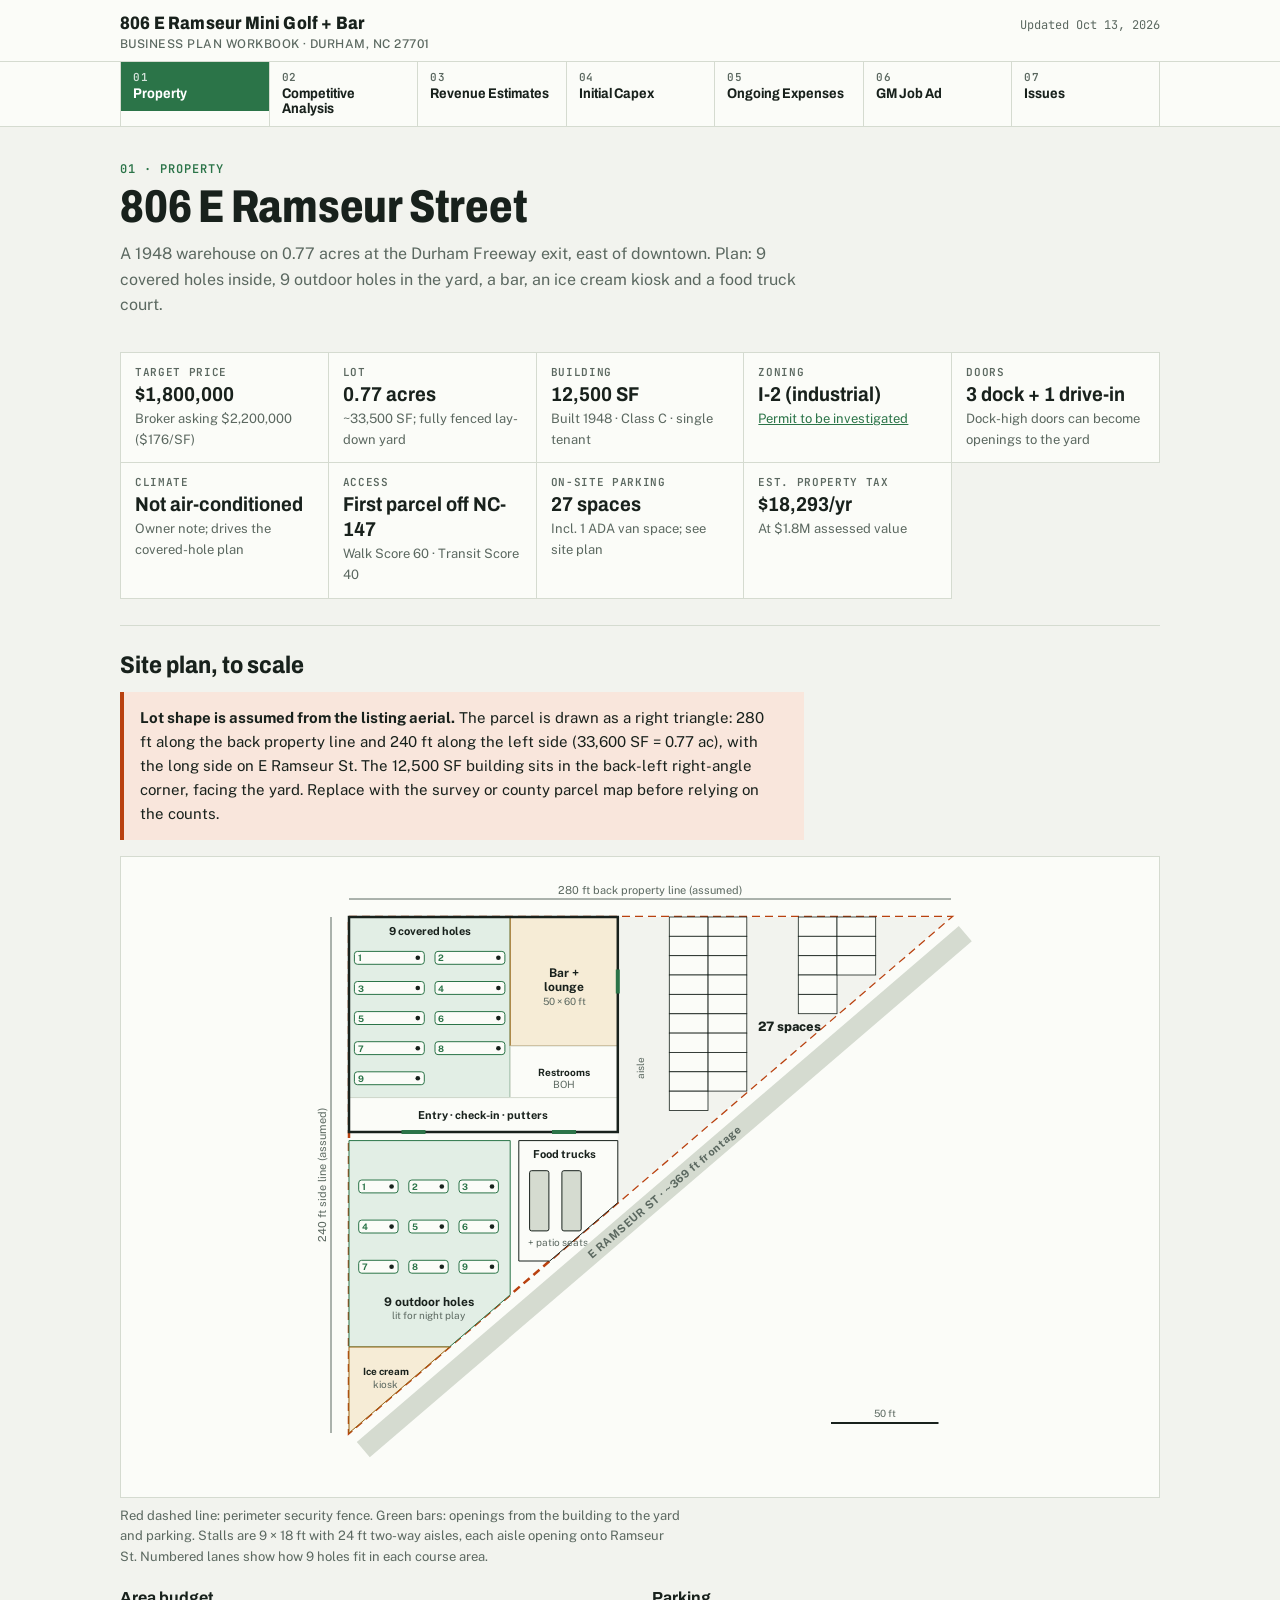
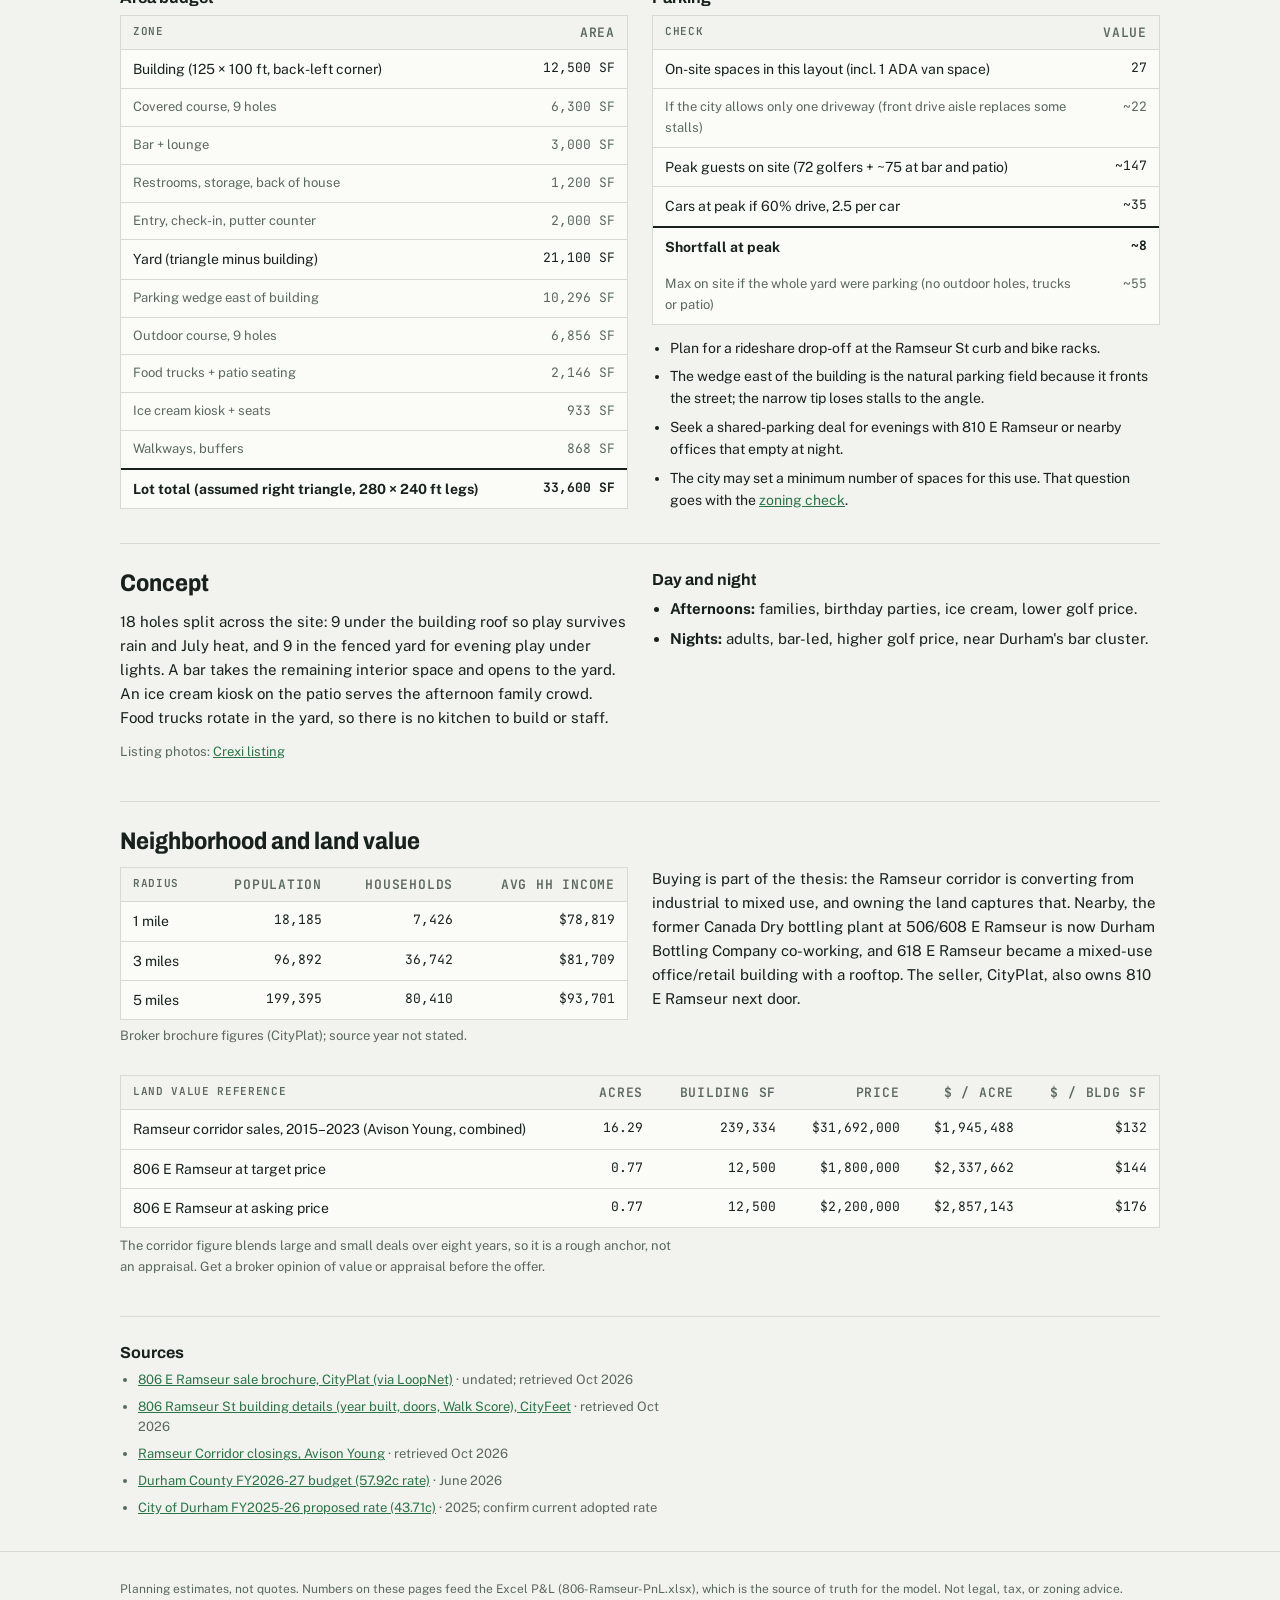
==== commit fceae087: "Add files via upload" ====
--- a/index.html
+++ b/index.html
@@ -4,25 +4,27 @@
 <main class="wrap">
 <div class="ph"><div class="eyebrow">01 · Property</div><h1>806 E Ramseur Street</h1><p class="lede">A 1948 warehouse on 0.77 acres at the Durham Freeway exit, east of downtown. Plan: 9 covered holes inside, 9 outdoor holes in the yard, a bar, an ice cream kiosk and a food truck court.</p></div>
 
-<section><div class="facts"><div class="fact"><div class="k">Target price</div><div class="v">$1,800,000</div><div class="s">Broker asking $2,200,000 ($176/SF)</div></div><div class="fact"><div class="k">Lot</div><div class="v">0.77 acres</div><div class="s">~33,500 SF; fully fenced lay-down yard</div></div><div class="fact"><div class="k">Building</div><div class="v">12,500 SF</div><div class="s">Built 1948 · Class C · single tenant</div></div><div class="fact"><div class="k">Zoning</div><div class="v">I-2 (industrial)</div><div class="s"><a href="issues.html">Permit to be investigated</a></div></div><div class="fact"><div class="k">Doors</div><div class="v">3 dock + 1 drive-in</div><div class="s">Dock-high doors can become openings to the yard</div></div><div class="fact"><div class="k">Climate</div><div class="v">Not air-conditioned</div><div class="s">Owner note; drives the covered-hole plan</div></div><div class="fact"><div class="k">Access</div><div class="v">First parcel off NC-147</div><div class="s">Walk Score 60 · Transit Score 40</div></div><div class="fact"><div class="k">On-site parking</div><div class="v">12 spaces</div><div class="s">Incl. 1 ADA van space; see site plan</div></div><div class="fact"><div class="k">Est. property tax</div><div class="v">$18,293/yr</div><div class="s">At $1.8M assessed value</div></div></div></section>
+<section><div class="facts"><div class="fact"><div class="k">Target price</div><div class="v">$1,800,000</div><div class="s">Broker asking $2,200,000 ($176/SF)</div></div><div class="fact"><div class="k">Lot</div><div class="v">0.77 acres</div><div class="s">~33,500 SF; fully fenced lay-down yard</div></div><div class="fact"><div class="k">Building</div><div class="v">12,500 SF</div><div class="s">Built 1948 · Class C · single tenant</div></div><div class="fact"><div class="k">Zoning</div><div class="v">I-2 (industrial)</div><div class="s"><a href="issues.html">Permit to be investigated</a></div></div><div class="fact"><div class="k">Doors</div><div class="v">3 dock + 1 drive-in</div><div class="s">Dock-high doors can become openings to the yard</div></div><div class="fact"><div class="k">Climate</div><div class="v">Not air-conditioned</div><div class="s">Owner note; drives the covered-hole plan</div></div><div class="fact"><div class="k">Access</div><div class="v">First parcel off NC-147</div><div class="s">Walk Score 60 · Transit Score 40</div></div><div class="fact"><div class="k">On-site parking</div><div class="v">27 spaces</div><div class="s">Incl. 1 ADA van space; see site plan</div></div><div class="fact"><div class="k">Est. property tax</div><div class="v">$18,293/yr</div><div class="s">At $1.8M assessed value</div></div></div></section>
 
 <section><h2>Site plan, to scale</h2>
-<div class="callout" style="margin-bottom:16px"><p><b>Lot dimensions are assumed.</b> The listing gives 0.77 acres and a 12,500 SF building but no lot or building dimensions. This plan uses a 150 × 224 ft rectangle (33,600 SF) and a 100 × 125 ft building at the front. Replace with the survey or the county parcel map before relying on it.</p></div>
-<div class="tw" style="padding:14px"><svg viewBox="0 0 616 648" width="100%" style="max-width:616px;display:block;margin:auto" role="img" aria-label="To-scale site plan on an assumed 150 by 224 foot lot: 100 by 125 foot building with 9 covered holes and bar; 12-space parking strip; rear yard with 9 outdoor holes, food truck court and patio"><defs><marker id="tk" viewBox="0 0 10 10" refX="5" refY="5" markerWidth="8" markerHeight="8" orient="auto"><path d="M5 0V10" stroke="var(--muted)" stroke-width="1.5" fill="none"/></marker></defs><rect x="70.0" y="46.0" width="360.0" height="537.6" fill="var(--surface)" stroke="var(--flag)" stroke-width="2.5" stroke-dasharray="8 5"/><rect x="70.0" y="535.6" width="240.0" height="48.0" fill="var(--surface)" stroke="var(--line)" /><rect x="70.0" y="283.6" width="144.0" height="252.0" fill="var(--turf-soft)" stroke="var(--turf)" /><rect x="214.0" y="355.6" width="96.0" height="180.0" fill="var(--amber-soft)" stroke="var(--amber)" /><rect x="214.0" y="283.6" width="96.0" height="72.0" fill="var(--surface)" stroke="var(--line)" /><rect x="310.0" y="283.6" width="120.0" height="300.0" fill="var(--bg)" stroke="var(--line)" /><rect x="70.0" y="223.6" width="216.0" height="60.0" fill="var(--surface)" stroke="var(--line)" /><rect x="70.0" y="46.0" width="216.0" height="177.6" fill="var(--turf-soft)" stroke="var(--turf)" /><rect x="286.0" y="163.6" width="144.0" height="120.0" fill="var(--surface)" stroke="var(--ink)" /><rect x="286.0" y="46.0" width="144.0" height="117.6" fill="var(--amber-soft)" stroke="var(--amber)" /><rect x="70.0" y="283.6" width="240.0" height="300.0" fill="none" stroke="var(--ink)" stroke-width="2.5"/><rect x="77.2" y="502.5" width="57.6" height="14.4" fill="var(--surface)" stroke="var(--turf)" rx="3"/><circle cx="127.6" cy="509.7" r="2.4" fill="var(--ink)"/><text x="83.2" y="513.2" font-size="9" font-weight="700" fill="var(--turf)">1</text><rect x="149.2" y="502.5" width="57.6" height="14.4" fill="var(--surface)" stroke="var(--turf)" rx="3"/><circle cx="199.6" cy="509.7" r="2.4" fill="var(--ink)"/><text x="155.2" y="513.2" font-size="9" font-weight="700" fill="var(--turf)">2</text><rect x="77.2" y="460.2" width="57.6" height="14.4" fill="var(--surface)" stroke="var(--turf)" rx="3"/><circle cx="127.6" cy="467.4" r="2.4" fill="var(--ink)"/><text x="83.2" y="470.9" font-size="9" font-weight="700" fill="var(--turf)">3</text><rect x="149.2" y="460.2" width="57.6" height="14.4" fill="var(--surface)" stroke="var(--turf)" rx="3"/><circle cx="199.6" cy="467.4" r="2.4" fill="var(--ink)"/><text x="155.2" y="470.9" font-size="9" font-weight="700" fill="var(--turf)">4</text><rect x="77.2" y="418.0" width="57.6" height="14.4" fill="var(--surface)" stroke="var(--turf)" rx="3"/><circle cx="127.6" cy="425.2" r="2.4" fill="var(--ink)"/><text x="83.2" y="428.7" font-size="9" font-weight="700" fill="var(--turf)">5</text><rect x="149.2" y="418.0" width="57.6" height="14.4" fill="var(--surface)" stroke="var(--turf)" rx="3"/><circle cx="199.6" cy="425.2" r="2.4" fill="var(--ink)"/><text x="155.2" y="428.7" font-size="9" font-weight="700" fill="var(--turf)">6</text><rect x="77.2" y="375.8" width="57.6" height="14.4" fill="var(--surface)" stroke="var(--turf)" rx="3"/><circle cx="127.6" cy="383.0" r="2.4" fill="var(--ink)"/><text x="83.2" y="386.5" font-size="9" font-weight="700" fill="var(--turf)">7</text><rect x="149.2" y="375.8" width="57.6" height="14.4" fill="var(--surface)" stroke="var(--turf)" rx="3"/><circle cx="199.6" cy="383.0" r="2.4" fill="var(--ink)"/><text x="155.2" y="386.5" font-size="9" font-weight="700" fill="var(--turf)">8</text><rect x="77.2" y="333.5" width="57.6" height="14.4" fill="var(--surface)" stroke="var(--turf)" rx="3"/><circle cx="127.6" cy="340.7" r="2.4" fill="var(--ink)"/><text x="83.2" y="344.2" font-size="9" font-weight="700" fill="var(--turf)">9</text><rect x="77.2" y="188.4" width="57.6" height="14.4" fill="var(--surface)" stroke="var(--turf)" rx="3"/><circle cx="127.6" cy="195.6" r="2.4" fill="var(--ink)"/><text x="83.2" y="199.1" font-size="9" font-weight="700" fill="var(--turf)">1</text><rect x="149.2" y="188.4" width="57.6" height="14.4" fill="var(--surface)" stroke="var(--turf)" rx="3"/><circle cx="199.6" cy="195.6" r="2.4" fill="var(--ink)"/><text x="155.2" y="199.1" font-size="9" font-weight="700" fill="var(--turf)">2</text><rect x="221.2" y="188.4" width="57.6" height="14.4" fill="var(--surface)" stroke="var(--turf)" rx="3"/><circle cx="271.6" cy="195.6" r="2.4" fill="var(--ink)"/><text x="227.2" y="199.1" font-size="9" font-weight="700" fill="var(--turf)">3</text><rect x="77.2" y="142.0" width="57.6" height="14.4" fill="var(--surface)" stroke="var(--turf)" rx="3"/><circle cx="127.6" cy="149.2" r="2.4" fill="var(--ink)"/><text x="83.2" y="152.7" font-size="9" font-weight="700" fill="var(--turf)">4</text><rect x="149.2" y="142.0" width="57.6" height="14.4" fill="var(--surface)" stroke="var(--turf)" rx="3"/><circle cx="199.6" cy="149.2" r="2.4" fill="var(--ink)"/><text x="155.2" y="152.7" font-size="9" font-weight="700" fill="var(--turf)">5</text><rect x="221.2" y="142.0" width="57.6" height="14.4" fill="var(--surface)" stroke="var(--turf)" rx="3"/><circle cx="271.6" cy="149.2" r="2.4" fill="var(--ink)"/><text x="227.2" y="152.7" font-size="9" font-weight="700" fill="var(--turf)">6</text><rect x="77.2" y="95.6" width="57.6" height="14.4" fill="var(--surface)" stroke="var(--turf)" rx="3"/><circle cx="127.6" cy="102.8" r="2.4" fill="var(--ink)"/><text x="83.2" y="106.3" font-size="9" font-weight="700" fill="var(--turf)">7</text><rect x="149.2" y="95.6" width="57.6" height="14.4" fill="var(--surface)" stroke="var(--turf)" rx="3"/><circle cx="199.6" cy="102.8" r="2.4" fill="var(--ink)"/><text x="155.2" y="106.3" font-size="9" font-weight="700" fill="var(--turf)">8</text><rect x="221.2" y="95.6" width="57.6" height="14.4" fill="var(--surface)" stroke="var(--turf)" rx="3"/><circle cx="271.6" cy="102.8" r="2.4" fill="var(--ink)"/><text x="227.2" y="106.3" font-size="9" font-weight="700" fill="var(--turf)">9</text><rect x="310.0" y="283.6" width="57.6" height="300.0" fill="var(--bg)" stroke="none" /><rect x="367.6" y="547.6" width="43.2" height="26.4" fill="var(--surface)" stroke="var(--ink)" /><text x="389.2" y="564.4" font-size="9" font-weight="700" fill="var(--muted)" text-anchor="middle">ADA</text><rect x="367.6" y="535.6" width="43.2" height="12.0" fill="var(--surface)" stroke="var(--muted)" stroke-dasharray="2 2"/><rect x="367.6" y="514.0" width="43.2" height="21.6" fill="var(--surface)" stroke="var(--ink)" /><rect x="367.6" y="492.4" width="43.2" height="21.6" fill="var(--surface)" stroke="var(--ink)" /><rect x="367.6" y="470.8" width="43.2" height="21.6" fill="var(--surface)" stroke="var(--ink)" /><rect x="367.6" y="449.2" width="43.2" height="21.6" fill="var(--surface)" stroke="var(--ink)" /><rect x="367.6" y="427.6" width="43.2" height="21.6" fill="var(--surface)" stroke="var(--ink)" /><rect x="367.6" y="406.0" width="43.2" height="21.6" fill="var(--surface)" stroke="var(--ink)" /><rect x="367.6" y="384.4" width="43.2" height="21.6" fill="var(--surface)" stroke="var(--ink)" /><rect x="367.6" y="362.8" width="43.2" height="21.6" fill="var(--surface)" stroke="var(--ink)" /><rect x="367.6" y="341.2" width="43.2" height="21.6" fill="var(--surface)" stroke="var(--ink)" /><rect x="367.6" y="319.6" width="43.2" height="21.6" fill="var(--surface)" stroke="var(--ink)" /><rect x="367.6" y="298.0" width="43.2" height="21.6" fill="var(--surface)" stroke="var(--ink)" /><text x="338.8" y="434.8" font-size="11" fill="var(--muted)" text-anchor="middle" transform="rotate(-90 338.8 434.8)">24 ft drive aisle → trucks</text><text x="420.4" y="439.6" font-size="9" font-weight="400" fill="var(--ink)" text-anchor="middle"></text><rect x="300.4" y="175.6" width="21.6" height="72.0" fill="var(--line)" stroke="var(--ink)" rx="2"/><rect x="343.6" y="175.6" width="21.6" height="72.0" fill="var(--line)" stroke="var(--ink)" rx="2"/><rect x="386.8" y="175.6" width="21.6" height="72.0" fill="var(--line)" stroke="var(--ink)" rx="2"/><rect x="290.8" y="55.6" width="38.4" height="33.6" fill="var(--flag-soft)" stroke="var(--flag)" /><text x="310.0" y="77.2" font-size="9" font-weight="700" fill="var(--ink)" text-anchor="middle">Ice</text><text x="310.0" y="85.6" font-size="9" font-weight="700" fill="var(--ink)" text-anchor="middle">cream</text><text x="190.0" y="556.0" font-size="12" font-weight="700" fill="var(--ink)" text-anchor="middle">Entry · check-in · putters</text><text x="142.0" y="299.2" font-size="12" font-weight="700" fill="var(--ink)" text-anchor="middle">9 covered holes</text><text x="142.0" y="313.6" font-size="10" font-weight="400" fill="var(--muted)" text-anchor="middle">60 × 105 ft</text><text x="262.0" y="442.0" font-size="12" font-weight="700" fill="var(--ink)" text-anchor="middle">Bar + lounge</text><text x="262.0" y="456.4" font-size="10" font-weight="400" fill="var(--muted)" text-anchor="middle">40 × 75 ft</text><text x="262.0" y="316.0" font-size="11" font-weight="700" fill="var(--ink)" text-anchor="middle">Restrooms/BOH</text><text x="262.0" y="330.4" font-size="10" font-weight="400" fill="var(--muted)" text-anchor="middle">40 × 30 ft</text><text x="178.0" y="250.0" font-size="12" font-weight="700" fill="var(--ink)" text-anchor="middle">Promenade · queue</text><text x="178.0" y="61.6" font-size="12" font-weight="700" fill="var(--ink)" text-anchor="middle">9 outdoor holes</text><text x="178.0" y="76.0" font-size="10" font-weight="400" fill="var(--muted)" text-anchor="middle">90 × 74 ft, lit</text><text x="358.0" y="263.2" font-size="12" font-weight="700" fill="var(--ink)" text-anchor="middle">Food truck court</text><text x="358.0" y="277.6" font-size="10" font-weight="400" fill="var(--muted)" text-anchor="middle">60 × 50 ft · 3 bays</text><text x="379.6" y="109.6" font-size="12" font-weight="700" fill="var(--ink)" text-anchor="middle">Patio + shade</text><text x="379.6" y="124.0" font-size="10" font-weight="400" fill="var(--muted)" text-anchor="middle">60 × 49 ft</text><rect x="308.0" y="475.6" width="4" height="24" fill="var(--flag)"/><rect x="308.0" y="403.6" width="4" height="24" fill="var(--flag)"/><rect x="308.0" y="331.6" width="4" height="24" fill="var(--flag)"/><rect x="128.0" y="281.6" width="28" height="4" fill="var(--turf)"/><rect x="250.0" y="281.6" width="24" height="4" fill="var(--turf)"/><line x1="70.0" y1="12.0" x2="430.0" y2="12.0" stroke="var(--muted)" marker-start="url(#tk)" marker-end="url(#tk)"/><text x="250.0" y="8.0" font-size="11" fill="var(--muted)" text-anchor="middle">150 ft frontage (assumed)</text><line x1="40.0" y1="583.6" x2="40.0" y2="46.0" stroke="var(--muted)" marker-start="url(#tk)" marker-end="url(#tk)"/><text x="35.0" y="314.8" font-size="11" fill="var(--muted)" text-anchor="middle" transform="rotate(-90 35.0 314.8)">224 ft deep (assumed)</text><line x1="70.0" y1="599.6" x2="310.0" y2="599.6" stroke="var(--muted)" marker-start="url(#tk)" marker-end="url(#tk)"/><text x="190.0" y="595.6" font-size="11" fill="var(--muted)" text-anchor="middle">100 ft</text><line x1="310.0" y1="599.6" x2="430.0" y2="599.6" stroke="var(--muted)" marker-start="url(#tk)" marker-end="url(#tk)"/><text x="370.0" y="595.6" font-size="11" fill="var(--muted)" text-anchor="middle">50 ft</text><line x1="458.0" y1="583.6" x2="458.0" y2="283.6" stroke="var(--muted)" marker-start="url(#tk)" marker-end="url(#tk)"/><text x="453.0" y="433.6" font-size="11" fill="var(--muted)" text-anchor="middle" transform="rotate(-90 453.0 433.6)">125 ft</text><line x1="458.0" y1="283.6" x2="458.0" y2="46.0" stroke="var(--muted)" marker-start="url(#tk)" marker-end="url(#tk)"/><text x="453.0" y="164.8" font-size="11" fill="var(--muted)" text-anchor="middle" transform="rotate(-90 453.0 164.8)">99 ft</text><rect x="10" y="613.6" width="480.0" height="22" fill="var(--line)"/><text x="250.0" y="628.6" font-size="11" font-weight="700" fill="var(--muted)" text-anchor="middle" letter-spacing=".08em">E RAMSEUR ST</text><line x1="476.0" y1="66" x2="596.0" y2="66" stroke="var(--ink)" stroke-width="2"/><text x="536.0" y="60" font-size="10" fill="var(--muted)" text-anchor="middle">50 ft</text></svg></div>
-<p class="note" style="margin-top:8px">Red dashed line: perimeter security fence. Red bars: existing dock and drive-in doors, opened up to the parking side. Green bars: new openings from the building to the yard. Numbered lanes show how 9 holes of roughly 5 × 24 ft fit in each course area.</p>
+<div class="callout" style="margin-bottom:16px"><p><b>Lot shape is assumed from the listing aerial.</b> The parcel is drawn as a right triangle: 280 ft along the back property line and 240 ft along the left side (33,600 SF = 0.77 ac), with the long side on E Ramseur St. The 12,500 SF building sits in the back-left right-angle corner, facing the yard. Replace with the survey or county parcel map before relying on the counts.</p></div>
+<div class="tw" style="padding:14px"><svg viewBox="0 0 702 612" width="100%" style="max-width:702px;display:block;margin:auto" role="img" aria-label="To-scale site plan on an assumed right-triangle lot: building in the back-left corner, 27-space parking wedge to its right, outdoor holes, food trucks and patio in front, street along the long side"><polygon points="60.0,46.0 662.0,46.0 60.0,562.0" fill="var(--surface)" stroke="var(--flag)" stroke-width="2.5" stroke-dasharray="8 5"/><polygon points="328.8,46.0 662.0,46.0 662.0,46.0 328.8,331.6" fill="var(--bg)" stroke="none" /><polygon points="60.0,46.0 221.2,46.0 221.2,226.6 60.0,226.6" fill="var(--turf-soft)" stroke="var(--turf)" /><polygon points="221.2,46.0 328.8,46.0 328.8,175.0 221.2,175.0" fill="var(--amber-soft)" stroke="var(--amber)" /><polygon points="221.2,175.0 328.8,175.0 328.8,226.6 221.2,226.6" fill="var(--surface)" stroke="var(--line)" /><polygon points="60.0,226.6 328.8,226.6 328.8,261.0 60.0,261.0" fill="var(--surface)" stroke="var(--line)" /><polygon points="60.0,269.6 221.2,269.6 221.2,423.8 160.3,476.0 60.0,476.0" fill="var(--turf-soft)" stroke="var(--turf)" /><polygon points="229.8,269.6 328.8,269.6 328.8,331.6 260.7,390.0 229.8,390.0" fill="var(--surface)" stroke="var(--ink)" /><polygon points="60.0,476.0 160.3,476.0 60.0,562.0 60.0,562.0" fill="var(--amber-soft)" stroke="var(--amber)" /><rect x="60.0" y="46.0" width="268.8" height="215.0" fill="none" stroke="var(--ink)" stroke-width="2.5"/><rect x="65.4" y="80.4" width="69.9" height="12.9" fill="var(--surface)" stroke="var(--turf)" rx="3"/><circle cx="128.8" cy="86.8" r="2.3" fill="var(--ink)"/><text x="68.6" y="90.3" font-size="9" font-weight="700" fill="var(--turf)">1</text><rect x="146.0" y="80.4" width="69.9" height="12.9" fill="var(--surface)" stroke="var(--turf)" rx="3"/><circle cx="209.4" cy="86.8" r="2.3" fill="var(--ink)"/><text x="149.2" y="90.3" font-size="9" font-weight="700" fill="var(--turf)">2</text><rect x="65.4" y="110.5" width="69.9" height="12.9" fill="var(--surface)" stroke="var(--turf)" rx="3"/><circle cx="128.8" cy="117.0" r="2.3" fill="var(--ink)"/><text x="68.6" y="120.5" font-size="9" font-weight="700" fill="var(--turf)">3</text><rect x="146.0" y="110.5" width="69.9" height="12.9" fill="var(--surface)" stroke="var(--turf)" rx="3"/><circle cx="209.4" cy="117.0" r="2.3" fill="var(--ink)"/><text x="149.2" y="120.5" font-size="9" font-weight="700" fill="var(--turf)">4</text><rect x="65.4" y="140.6" width="69.9" height="12.9" fill="var(--surface)" stroke="var(--turf)" rx="3"/><circle cx="128.8" cy="147.1" r="2.3" fill="var(--ink)"/><text x="68.6" y="150.6" font-size="9" font-weight="700" fill="var(--turf)">5</text><rect x="146.0" y="140.6" width="69.9" height="12.9" fill="var(--surface)" stroke="var(--turf)" rx="3"/><circle cx="209.4" cy="147.1" r="2.3" fill="var(--ink)"/><text x="149.2" y="150.6" font-size="9" font-weight="700" fill="var(--turf)">6</text><rect x="65.4" y="170.7" width="69.9" height="12.9" fill="var(--surface)" stroke="var(--turf)" rx="3"/><circle cx="128.8" cy="177.2" r="2.3" fill="var(--ink)"/><text x="68.6" y="180.7" font-size="9" font-weight="700" fill="var(--turf)">7</text><rect x="146.0" y="170.7" width="69.9" height="12.9" fill="var(--surface)" stroke="var(--turf)" rx="3"/><circle cx="209.4" cy="177.2" r="2.3" fill="var(--ink)"/><text x="149.2" y="180.7" font-size="9" font-weight="700" fill="var(--turf)">8</text><rect x="65.4" y="200.8" width="69.9" height="12.9" fill="var(--surface)" stroke="var(--turf)" rx="3"/><circle cx="128.8" cy="207.2" r="2.3" fill="var(--ink)"/><text x="68.6" y="210.8" font-size="9" font-weight="700" fill="var(--turf)">9</text><rect x="69.7" y="309.0" width="39.4" height="12.9" fill="var(--surface)" stroke="var(--turf)" rx="3"/><circle cx="102.6" cy="315.5" r="2.3" fill="var(--ink)"/><text x="72.9" y="319.0" font-size="9" font-weight="700" fill="var(--turf)">1</text><rect x="119.8" y="309.0" width="39.4" height="12.9" fill="var(--surface)" stroke="var(--turf)" rx="3"/><circle cx="152.8" cy="315.5" r="2.3" fill="var(--ink)"/><text x="123.1" y="319.0" font-size="9" font-weight="700" fill="var(--turf)">2</text><rect x="170.0" y="309.0" width="39.4" height="12.9" fill="var(--surface)" stroke="var(--turf)" rx="3"/><circle cx="203.0" cy="315.5" r="2.3" fill="var(--ink)"/><text x="173.2" y="319.0" font-size="9" font-weight="700" fill="var(--turf)">3</text><rect x="69.7" y="349.1" width="39.4" height="12.9" fill="var(--surface)" stroke="var(--turf)" rx="3"/><circle cx="102.6" cy="355.6" r="2.3" fill="var(--ink)"/><text x="72.9" y="359.1" font-size="9" font-weight="700" fill="var(--turf)">4</text><rect x="119.8" y="349.1" width="39.4" height="12.9" fill="var(--surface)" stroke="var(--turf)" rx="3"/><circle cx="152.8" cy="355.6" r="2.3" fill="var(--ink)"/><text x="123.1" y="359.1" font-size="9" font-weight="700" fill="var(--turf)">5</text><rect x="170.0" y="349.1" width="39.4" height="12.9" fill="var(--surface)" stroke="var(--turf)" rx="3"/><circle cx="203.0" cy="355.6" r="2.3" fill="var(--ink)"/><text x="173.2" y="359.1" font-size="9" font-weight="700" fill="var(--turf)">6</text><rect x="69.7" y="389.3" width="39.4" height="12.9" fill="var(--surface)" stroke="var(--turf)" rx="3"/><circle cx="102.6" cy="395.7" r="2.3" fill="var(--ink)"/><text x="72.9" y="399.2" font-size="9" font-weight="700" fill="var(--turf)">7</text><rect x="119.8" y="389.3" width="39.4" height="12.9" fill="var(--surface)" stroke="var(--turf)" rx="3"/><circle cx="152.8" cy="395.7" r="2.3" fill="var(--ink)"/><text x="123.1" y="399.2" font-size="9" font-weight="700" fill="var(--turf)">8</text><rect x="170.0" y="389.3" width="39.4" height="12.9" fill="var(--surface)" stroke="var(--turf)" rx="3"/><circle cx="203.0" cy="395.7" r="2.3" fill="var(--ink)"/><text x="173.2" y="399.2" font-size="9" font-weight="700" fill="var(--turf)">9</text><rect x="380.3" y="46.0" width="38.7" height="19.3" fill="var(--surface)" stroke="var(--ink)" stroke-width=".8"/><rect x="380.3" y="65.3" width="38.7" height="19.3" fill="var(--surface)" stroke="var(--ink)" stroke-width=".8"/><rect x="380.3" y="84.7" width="38.7" height="19.3" fill="var(--surface)" stroke="var(--ink)" stroke-width=".8"/><rect x="380.3" y="104.0" width="38.7" height="19.3" fill="var(--surface)" stroke="var(--ink)" stroke-width=".8"/><rect x="380.3" y="123.4" width="38.7" height="19.3" fill="var(--surface)" stroke="var(--ink)" stroke-width=".8"/><rect x="380.3" y="142.8" width="38.7" height="19.3" fill="var(--surface)" stroke="var(--ink)" stroke-width=".8"/><rect x="380.3" y="162.1" width="38.7" height="19.3" fill="var(--surface)" stroke="var(--ink)" stroke-width=".8"/><rect x="380.3" y="181.4" width="38.7" height="19.3" fill="var(--surface)" stroke="var(--ink)" stroke-width=".8"/><rect x="380.3" y="200.8" width="38.7" height="19.3" fill="var(--surface)" stroke="var(--ink)" stroke-width=".8"/><rect x="380.3" y="220.2" width="38.7" height="19.3" fill="var(--surface)" stroke="var(--ink)" stroke-width=".8"/><rect x="419.1" y="46.0" width="38.7" height="19.3" fill="var(--surface)" stroke="var(--ink)" stroke-width=".8"/><rect x="419.1" y="65.3" width="38.7" height="19.3" fill="var(--surface)" stroke="var(--ink)" stroke-width=".8"/><rect x="419.1" y="84.7" width="38.7" height="19.3" fill="var(--surface)" stroke="var(--ink)" stroke-width=".8"/><rect x="419.1" y="104.0" width="38.7" height="19.3" fill="var(--surface)" stroke="var(--ink)" stroke-width=".8"/><rect x="419.1" y="123.4" width="38.7" height="19.3" fill="var(--surface)" stroke="var(--ink)" stroke-width=".8"/><rect x="419.1" y="142.8" width="38.7" height="19.3" fill="var(--surface)" stroke="var(--ink)" stroke-width=".8"/><rect x="419.1" y="162.1" width="38.7" height="19.3" fill="var(--surface)" stroke="var(--ink)" stroke-width=".8"/><rect x="419.1" y="181.4" width="38.7" height="19.3" fill="var(--surface)" stroke="var(--ink)" stroke-width=".8"/><rect x="419.1" y="200.8" width="38.7" height="19.3" fill="var(--surface)" stroke="var(--ink)" stroke-width=".8"/><rect x="509.3" y="46.0" width="38.7" height="19.3" fill="var(--surface)" stroke="var(--ink)" stroke-width=".8"/><rect x="509.3" y="65.3" width="38.7" height="19.3" fill="var(--surface)" stroke="var(--ink)" stroke-width=".8"/><rect x="509.3" y="84.7" width="38.7" height="19.3" fill="var(--surface)" stroke="var(--ink)" stroke-width=".8"/><rect x="509.3" y="104.0" width="38.7" height="19.3" fill="var(--surface)" stroke="var(--ink)" stroke-width=".8"/><rect x="509.3" y="123.4" width="38.7" height="19.3" fill="var(--surface)" stroke="var(--ink)" stroke-width=".8"/><rect x="548.0" y="46.0" width="38.7" height="19.3" fill="var(--surface)" stroke="var(--ink)" stroke-width=".8"/><rect x="548.0" y="65.3" width="38.7" height="19.3" fill="var(--surface)" stroke="var(--ink)" stroke-width=".8"/><rect x="548.0" y="84.7" width="38.7" height="19.3" fill="var(--surface)" stroke="var(--ink)" stroke-width=".8"/><text x="354.6" y="196.5" font-size="10" font-weight="400" fill="var(--muted)" text-anchor="middle" transform="rotate(-90 354.6 196.5)">aisle</text><rect x="240.6" y="299.7" width="19.3" height="60.2" fill="var(--line)" stroke="var(--ink)" rx="2"/><rect x="272.9" y="299.7" width="19.3" height="60.2" fill="var(--line)" stroke="var(--ink)" rx="2"/><text x="140.6" y="64.3" font-size="11" font-weight="700" fill="var(--ink)" text-anchor="middle">9 covered holes</text><text x="275.0" y="106.2" font-size="12" font-weight="700" fill="var(--ink)" text-anchor="middle">Bar +</text><text x="275.0" y="120.2" font-size="12" font-weight="700" fill="var(--ink)" text-anchor="middle">lounge</text><text x="275.0" y="134.1" font-size="10" font-weight="400" fill="var(--muted)" text-anchor="middle">50 × 60 ft</text><text x="275.0" y="205.1" font-size="10" font-weight="700" fill="var(--ink)" text-anchor="middle">Restrooms</text><text x="275.0" y="216.9" font-size="10" font-weight="400" fill="var(--muted)" text-anchor="middle">BOH</text><text x="194.4" y="248.1" font-size="11" font-weight="700" fill="var(--ink)" text-anchor="middle">Entry · check-in · putters</text><text x="139.6" y="435.1" font-size="12" font-weight="700" fill="var(--ink)" text-anchor="middle">9 outdoor holes</text><text x="139.6" y="448.1" font-size="10" font-weight="400" fill="var(--muted)" text-anchor="middle">lit for night play</text><text x="275.0" y="286.8" font-size="11" font-weight="700" fill="var(--ink)" text-anchor="middle">Food trucks</text><text x="268.5" y="374.9" font-size="10" font-weight="400" fill="var(--muted)" text-anchor="middle">+ patio seats</text><text x="96.5" y="503.9" font-size="10" font-weight="700" fill="var(--ink)" text-anchor="middle">Ice cream</text><text x="96.5" y="516.8" font-size="10" font-weight="400" fill="var(--muted)" text-anchor="middle">kiosk</text><text x="500.8" y="159.9" font-size="13" font-weight="800" fill="var(--ink)" text-anchor="middle">27 spaces</text><rect x="112.5" y="259.0" width="24" height="4" fill="var(--turf)"/><rect x="263.0" y="259.0" width="24" height="4" fill="var(--turf)"/><rect x="326.8" y="98.5" width="4" height="24" fill="var(--turf)"/><line x1="60.0" y1="28.0" x2="662.0" y2="28.0" stroke="var(--muted)"/><text x="361.0" y="23.0" font-size="11" fill="var(--muted)" text-anchor="middle">280 ft back property line (assumed)</text><line x1="42.0" y1="46.0" x2="42.0" y2="562.0" stroke="var(--muted)"/><text x="37.0" y="304.0" font-size="11" fill="var(--muted)" text-anchor="middle" transform="rotate(-90 37.0 304.0)">240 ft side line (assumed)</text><text x="194.4" y="273.0" font-size="10" fill="var(--muted)" text-anchor="middle"></text><line x1="676.3" y1="62.7" x2="74.3" y2="578.7" stroke="var(--line)" stroke-width="20"/><text x="375.3" y="324.7" font-size="11" font-weight="700" fill="var(--muted)" text-anchor="middle" letter-spacing=".06em" transform="rotate(319.4 375.3 320.7)">E RAMSEUR ST · ~369 ft frontage</text><line x1="542.0" y1="552.0" x2="649.5" y2="552.0" stroke="var(--ink)" stroke-width="2"/><text x="595.8" y="546.0" font-size="10" fill="var(--muted)" text-anchor="middle">50 ft</text></svg></div>
+<p class="note" style="margin-top:8px">Red dashed line: perimeter security fence. Green bars: openings from the building to the yard and parking. Stalls are 9 × 18 ft with 24 ft two-way aisles, each aisle opening onto Ramseur St. Numbered lanes show how 9 holes fit in each course area.</p>
 <div class="two" style="margin-top:20px">
 <div><h3>Area budget</h3>
-<div class="tw"><table><thead><tr><th>Zone</th><th class="n">Area</th></tr></thead><tbody><tr class=""><td>Building (100 × 125 ft)</td><td class="n">12,500 SF</td></tr><tr class="sub"><td>Covered course, 9 holes</td><td class="n">6,300 SF</td></tr><tr class="sub"><td>Bar + lounge</td><td class="n">3,000 SF</td></tr><tr class="sub"><td>Restrooms, storage, back of house</td><td class="n">1,200 SF</td></tr><tr class="sub"><td>Entry, check-in, putter counter</td><td class="n">2,000 SF</td></tr><tr class=""><td>Parking strip (50 × 125 ft)</td><td class="n">6,250 SF</td></tr><tr class=""><td>Rear yard (150 × 99 ft)</td><td class="n">14,850 SF</td></tr><tr class="sub"><td>Outdoor course, 9 holes</td><td class="n">6,660 SF</td></tr><tr class="sub"><td>Food truck court</td><td class="n">3,000 SF</td></tr><tr class="sub"><td>Patio + ice cream kiosk</td><td class="n">2,940 SF</td></tr><tr class="sub"><td>Promenade / queue</td><td class="n">2,250 SF</td></tr><tr class="total"><td>Lot total (assumed 150 × 224 ft)</td><td class="n">33,600 SF</td></tr></tbody></table></div></div>
+<div class="tw"><table><thead><tr><th>Zone</th><th class="n">Area</th></tr></thead><tbody><tr class=""><td>Building (125 × 100 ft, back-left corner)</td><td class="n">12,500 SF</td></tr><tr class="sub"><td>Covered course, 9 holes</td><td class="n">6,300 SF</td></tr><tr class="sub"><td>Bar + lounge</td><td class="n">3,000 SF</td></tr><tr class="sub"><td>Restrooms, storage, back of house</td><td class="n">1,200 SF</td></tr><tr class="sub"><td>Entry, check-in, putter counter</td><td class="n">2,000 SF</td></tr><tr class=""><td>Yard (triangle minus building)</td><td class="n">21,100 SF</td></tr><tr class="sub"><td>Parking wedge east of building</td><td class="n">10,296 SF</td></tr><tr class="sub"><td>Outdoor course, 9 holes</td><td class="n">6,856 SF</td></tr><tr class="sub"><td>Food trucks + patio seating</td><td class="n">2,146 SF</td></tr><tr class="sub"><td>Ice cream kiosk + seats</td><td class="n">933 SF</td></tr><tr class="sub"><td>Walkways, buffers</td><td class="n">868 SF</td></tr><tr class="total"><td>Lot total (assumed right triangle, 280 × 240 ft legs)</td><td class="n">33,600 SF</td></tr></tbody></table></div></div>
 <div><h3>Parking</h3>
 <div class="tw"><table><thead><tr><th>Check</th><th class="n">Value</th></tr></thead><tbody>
-<tr><td>On-site spaces in this layout (9 × 18 ft stalls, 24 ft aisle)</td><td class="n">12</td></tr>
+<tr><td>On-site spaces in this layout (incl. 1 ADA van space)</td><td class="n">27</td></tr>
+<tr class="sub"><td>If the city allows only one driveway (front drive aisle replaces some stalls)</td><td class="n">~22</td></tr>
 <tr><td>Peak guests on site (72 golfers + ~75 at bar and patio)</td><td class="n">~147</td></tr>
 <tr><td>Cars at peak if 60% drive, 2.5 per car</td><td class="n">~35</td></tr>
-<tr class="total"><td>Shortfall at peak</td><td class="n">~23</td></tr>
-<tr class="sub"><td>Max on site if the rear yard were all parking (no outdoor holes)</td><td class="n">~42</td></tr>
+<tr class="total"><td>Shortfall at peak</td><td class="n">~8</td></tr>
+<tr class="sub"><td>Max on site if the whole yard were parking (no outdoor holes, trucks or patio)</td><td class="n">~55</td></tr>
 </tbody></table></div>
 <ul class="plain" style="margin-top:12px;font-size:14px">
 <li>Plan for a rideshare drop-off at the Ramseur St curb and bike racks.</li>
+<li>The wedge east of the building is the natural parking field because it fronts the street; the narrow tip loses stalls to the angle.</li>
 <li>Seek a shared-parking deal for evenings with 810 E Ramseur or nearby offices that empty at night.</li>
 <li>The city may set a minimum number of spaces for this use. That question goes with the <a href="issues.html">zoning check</a>.</li>
 </ul></div>
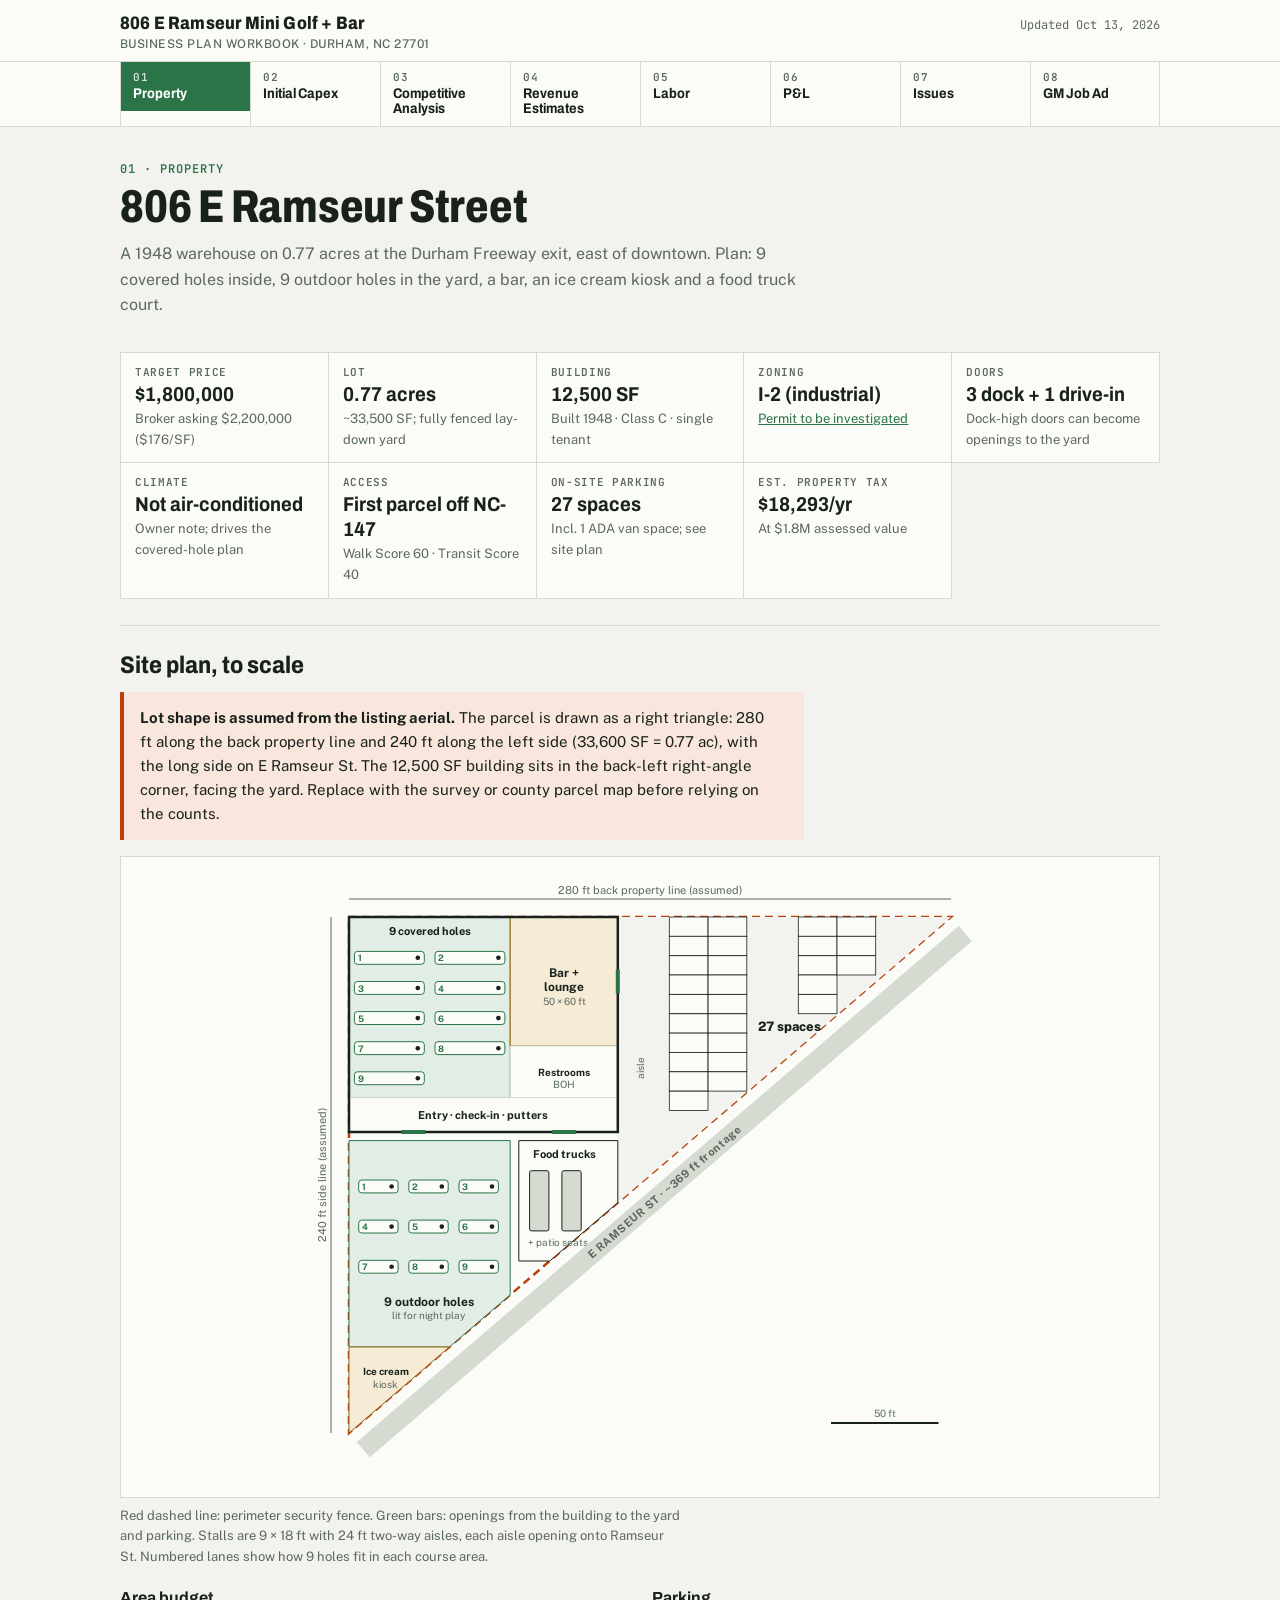
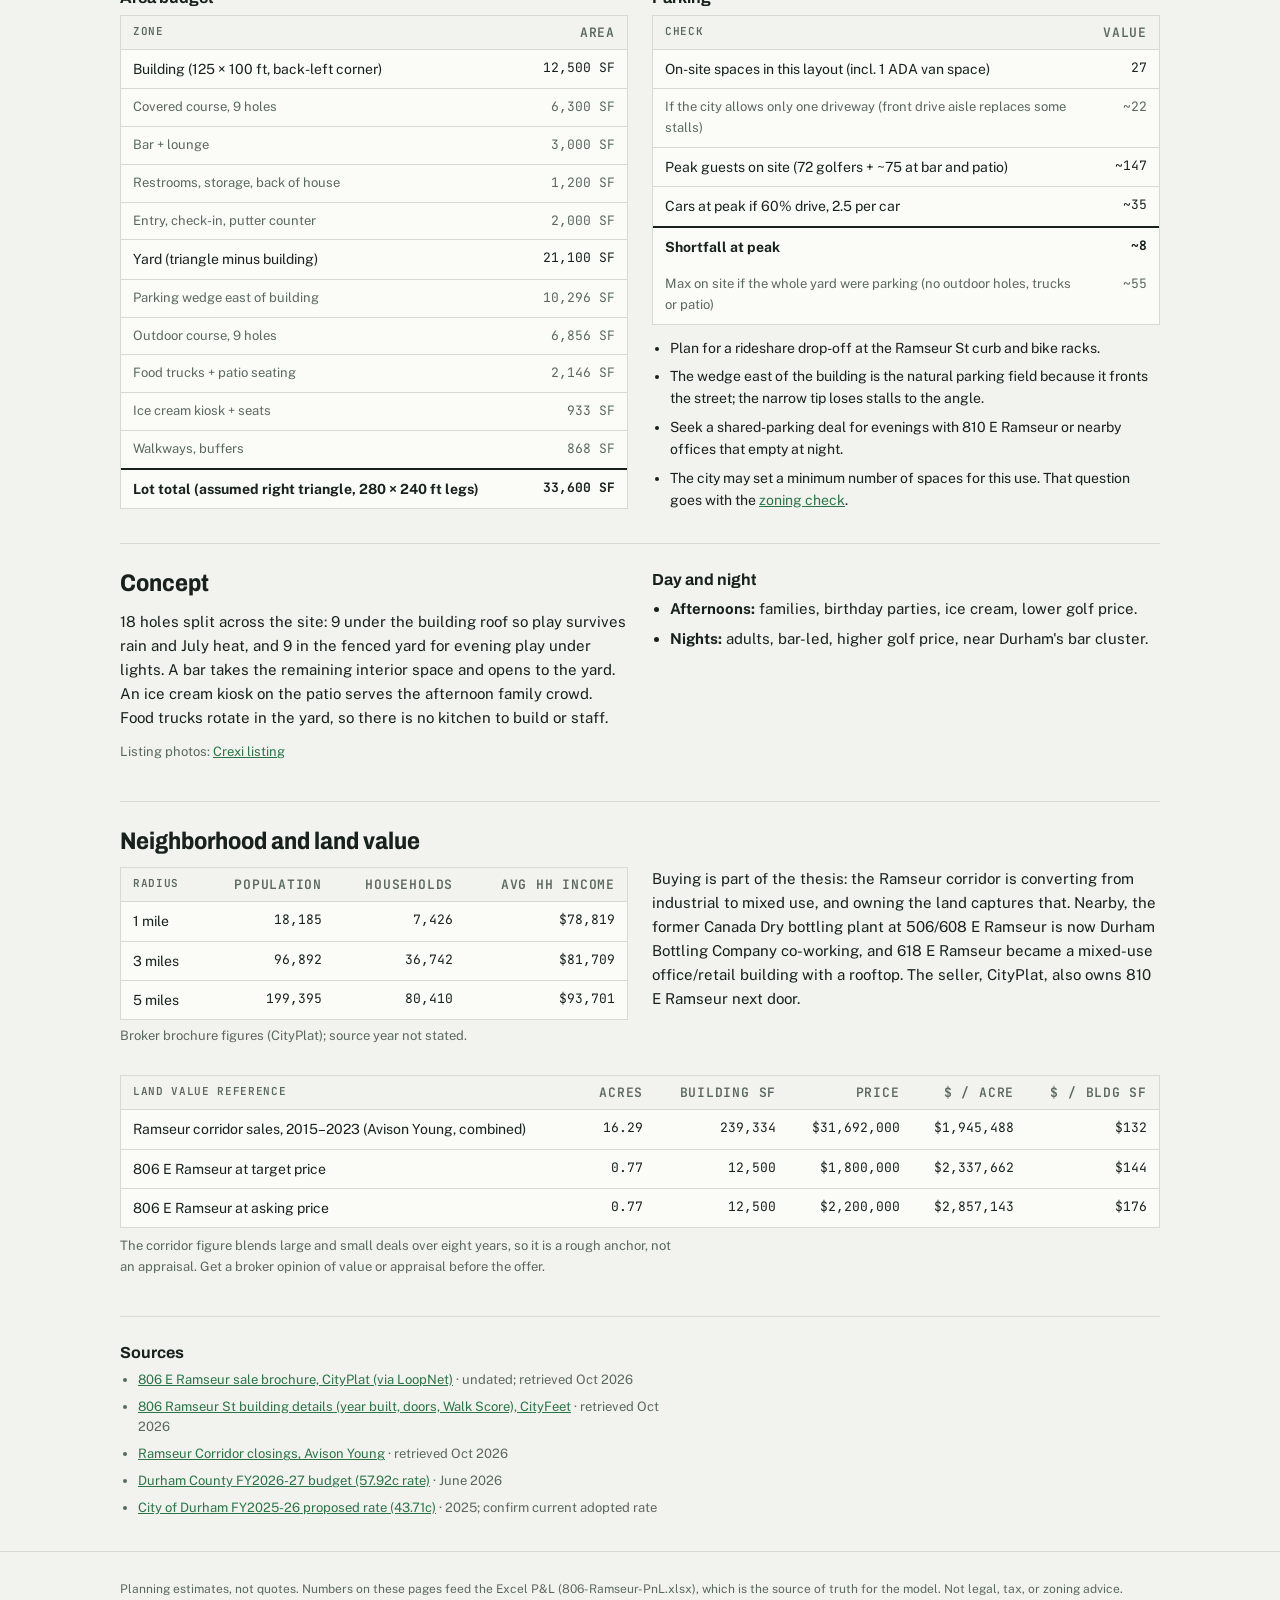
==== commit 97fa8193: "Add files via upload" ====
--- a/index.html
+++ b/index.html
@@ -1,6 +1,6 @@
 <!doctype html><html lang="en"><head><meta charset="utf-8"><meta name="viewport" content="width=device-width, initial-scale=1, viewport-fit=cover"><title>806 Ramseur Business Plan</title><link rel="preconnect" href="https://fonts.googleapis.com"><link rel="preconnect" href="https://fonts.gstatic.com" crossorigin><link rel="stylesheet" href="https://fonts.googleapis.com/css2?family=Archivo:wdth,wght@75..100,500..800&family=JetBrains+Mono:wght@400;600&family=Public+Sans:wght@400;600;700&display=swap"><link rel="stylesheet" href="styles.css">
 </head><body><header class="mast"><div class="wrap"><div class="brand">806 E Ramseur Mini Golf + Bar<small>Business plan workbook · Durham, NC 27701</small></div><div class="meta">Updated Oct 13, 2026</div></div></header>
-<nav class="card-nav" aria-label="Plan sections"><ol><li><a href="index.html" aria-current="page"><span class="no">01</span><span class="nm">Property</span></a></li><li><a href="competition.html"><span class="no">02</span><span class="nm">Competitive Analysis</span></a></li><li><a href="revenue.html"><span class="no">03</span><span class="nm">Revenue Estimates</span></a></li><li><a href="capex.html"><span class="no">04</span><span class="nm">Initial Capex</span></a></li><li><a href="opex.html"><span class="no">05</span><span class="nm">Ongoing Expenses</span></a></li><li><a href="gm-ad.html"><span class="no">06</span><span class="nm">GM Job Ad</span></a></li><li><a href="issues.html"><span class="no">07</span><span class="nm">Issues</span></a></li></ol></nav>
+<nav class="card-nav" aria-label="Plan sections"><ol><li><a href="index.html" aria-current="page"><span class="no">01</span><span class="nm">Property</span></a></li><li><a href="capex.html"><span class="no">02</span><span class="nm">Initial Capex</span></a></li><li><a href="competition.html"><span class="no">03</span><span class="nm">Competitive Analysis</span></a></li><li><a href="revenue.html"><span class="no">04</span><span class="nm">Revenue Estimates</span></a></li><li><a href="labor.html"><span class="no">05</span><span class="nm">Labor</span></a></li><li><a href="pnl.html"><span class="no">06</span><span class="nm">P&amp;L</span></a></li><li><a href="issues.html"><span class="no">07</span><span class="nm">Issues</span></a></li><li><a href="gm-ad.html"><span class="no">08</span><span class="nm">GM Job Ad</span></a></li></ol></nav>
 <main class="wrap">
 <div class="ph"><div class="eyebrow">01 · Property</div><h1>806 E Ramseur Street</h1><p class="lede">A 1948 warehouse on 0.77 acres at the Durham Freeway exit, east of downtown. Plan: 9 covered holes inside, 9 outdoor holes in the yard, a bar, an ice cream kiosk and a food truck court.</p></div>
 
--- a/styles.css
+++ b/styles.css
@@ -31,7 +31,7 @@
 
 /* scorecard nav */
 .card-nav{overflow-x:auto;border-bottom:1px solid var(--line);background:var(--surface)}
-.card-nav ol{list-style:none;margin:0 auto;padding:0 20px;max-width:1080px;display:grid;grid-template-columns:repeat(7,minmax(108px,1fr))}
+.card-nav ol{list-style:none;margin:0 auto;padding:0 20px;max-width:1080px;display:grid;grid-template-columns:repeat(8,minmax(100px,1fr))}
 .card-nav li{border-left:1px solid var(--line)}
 .card-nav li:last-child{border-right:1px solid var(--line)}
 .card-nav a{display:flex;flex-direction:column;gap:2px;padding:8px 12px 10px;text-decoration:none;color:var(--ink)}
@@ -114,3 +114,11 @@
 .grid input{width:78px;font:600 13px var(--f-mono);padding:5px 7px;border:1px solid var(--line);background:var(--surface);color:var(--ink);border-radius:3px;text-align:right}
 .grid td{vertical-align:middle}
 .grid td:first-child{min-width:150px}
+:root{--alert:#9f1d1d}
+@media (prefers-color-scheme: dark){:root:not([data-theme="light"]){--alert:#f28b82}}
+:root[data-theme="dark"]{--alert:#f28b82}
+.alert{color:var(--alert);font-size:15.5px;font-weight:600;margin:12px 0 0;max-width:80ch}
+.dflt{font:500 11px var(--f-mono);color:var(--muted);margin-top:3px}
+.grid th{white-space:normal;vertical-align:bottom}
+.grid input{width:66px}
+.grid td,.grid th{padding:7px 8px}
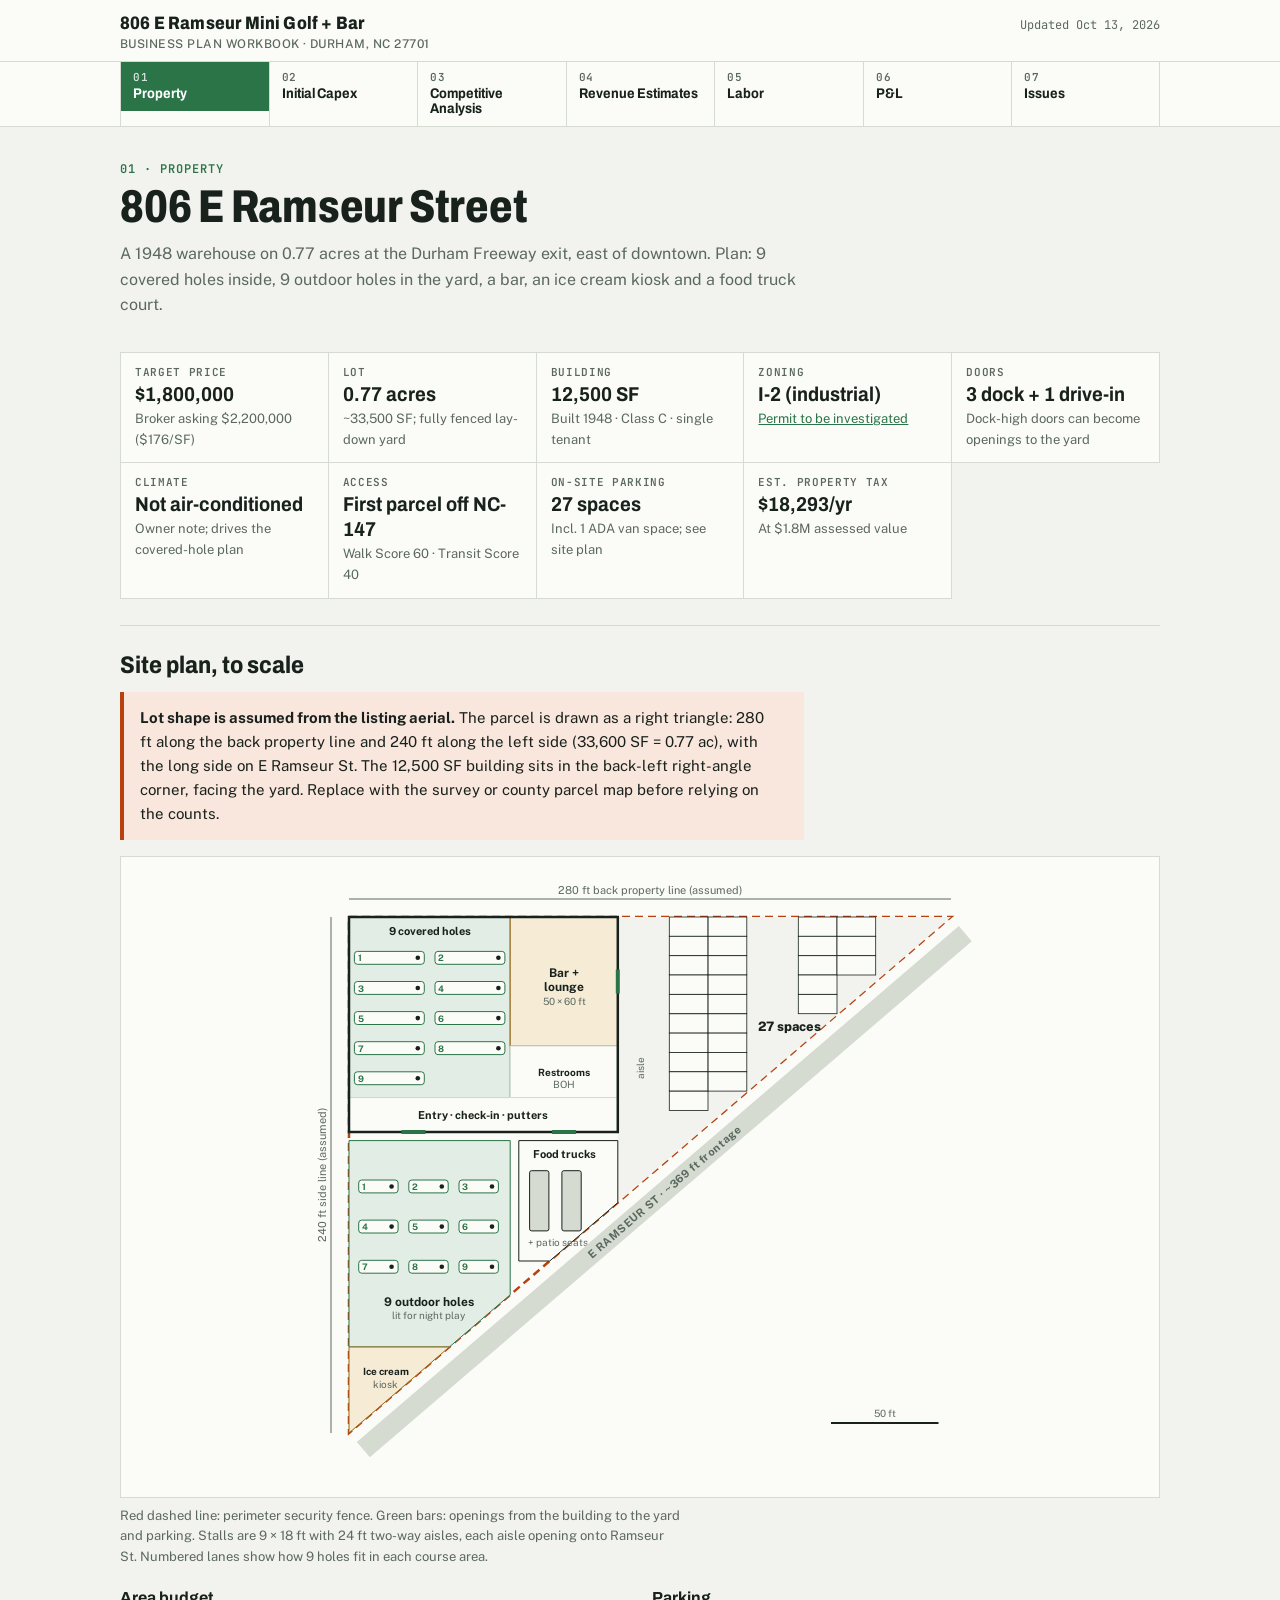
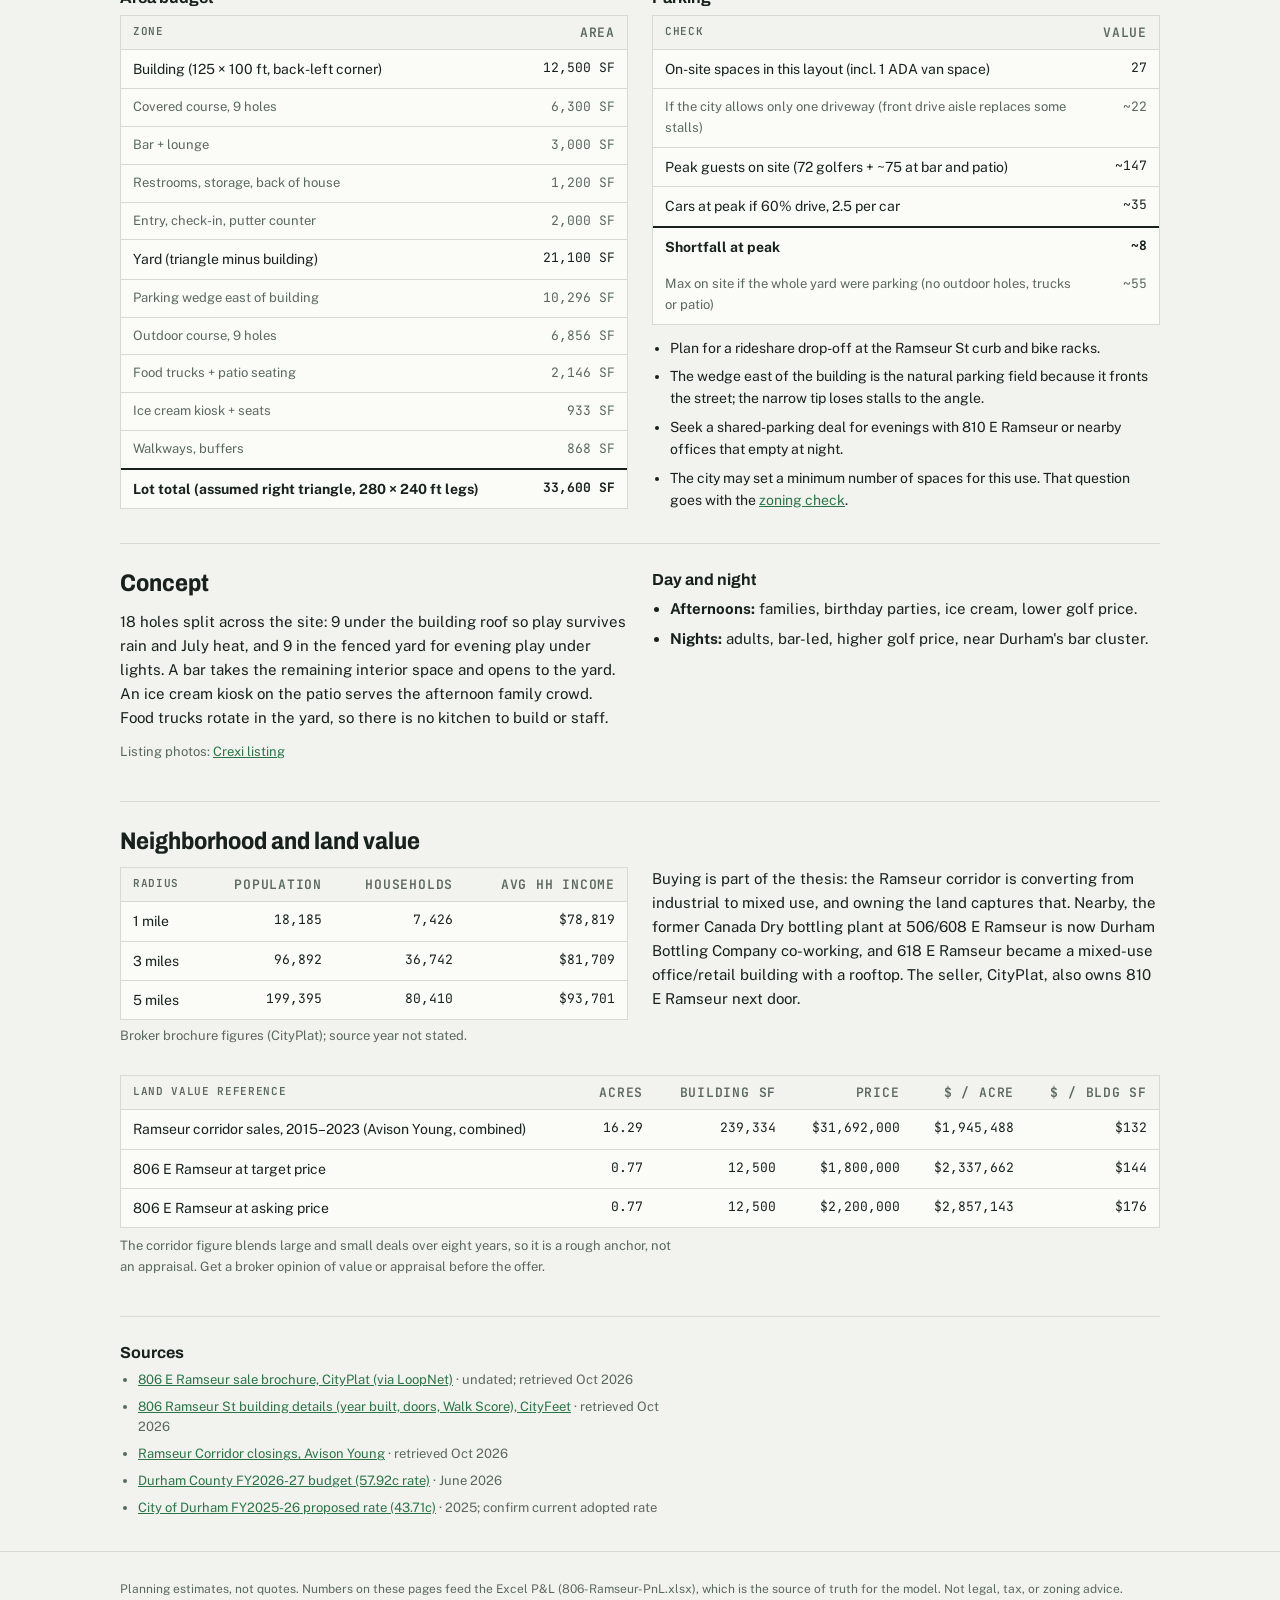
==== commit cc71b83d: "Add files via upload" ====
--- a/index.html
+++ b/index.html
@@ -1,6 +1,6 @@
 <!doctype html><html lang="en"><head><meta charset="utf-8"><meta name="viewport" content="width=device-width, initial-scale=1, viewport-fit=cover"><title>806 Ramseur Business Plan</title><link rel="preconnect" href="https://fonts.googleapis.com"><link rel="preconnect" href="https://fonts.gstatic.com" crossorigin><link rel="stylesheet" href="https://fonts.googleapis.com/css2?family=Archivo:wdth,wght@75..100,500..800&family=JetBrains+Mono:wght@400;600&family=Public+Sans:wght@400;600;700&display=swap"><link rel="stylesheet" href="styles.css">
 </head><body><header class="mast"><div class="wrap"><div class="brand">806 E Ramseur Mini Golf + Bar<small>Business plan workbook · Durham, NC 27701</small></div><div class="meta">Updated Oct 13, 2026</div></div></header>
-<nav class="card-nav" aria-label="Plan sections"><ol><li><a href="index.html" aria-current="page"><span class="no">01</span><span class="nm">Property</span></a></li><li><a href="capex.html"><span class="no">02</span><span class="nm">Initial Capex</span></a></li><li><a href="competition.html"><span class="no">03</span><span class="nm">Competitive Analysis</span></a></li><li><a href="revenue.html"><span class="no">04</span><span class="nm">Revenue Estimates</span></a></li><li><a href="labor.html"><span class="no">05</span><span class="nm">Labor</span></a></li><li><a href="pnl.html"><span class="no">06</span><span class="nm">P&amp;L</span></a></li><li><a href="issues.html"><span class="no">07</span><span class="nm">Issues</span></a></li><li><a href="gm-ad.html"><span class="no">08</span><span class="nm">GM Job Ad</span></a></li></ol></nav>
+<nav class="card-nav" aria-label="Plan sections"><ol><li><a href="index.html" aria-current="page"><span class="no">01</span><span class="nm">Property</span></a></li><li><a href="capex.html"><span class="no">02</span><span class="nm">Initial Capex</span></a></li><li><a href="competition.html"><span class="no">03</span><span class="nm">Competitive Analysis</span></a></li><li><a href="revenue.html"><span class="no">04</span><span class="nm">Revenue Estimates</span></a></li><li><a href="labor.html"><span class="no">05</span><span class="nm">Labor</span></a></li><li><a href="pnl.html"><span class="no">06</span><span class="nm">P&amp;L</span></a></li><li><a href="issues.html"><span class="no">07</span><span class="nm">Issues</span></a></li></ol></nav>
 <main class="wrap">
 <div class="ph"><div class="eyebrow">01 · Property</div><h1>806 E Ramseur Street</h1><p class="lede">A 1948 warehouse on 0.77 acres at the Durham Freeway exit, east of downtown. Plan: 9 covered holes inside, 9 outdoor holes in the yard, a bar, an ice cream kiosk and a food truck court.</p></div>
 
--- a/styles.css
+++ b/styles.css
@@ -31,7 +31,7 @@
 
 /* scorecard nav */
 .card-nav{overflow-x:auto;border-bottom:1px solid var(--line);background:var(--surface)}
-.card-nav ol{list-style:none;margin:0 auto;padding:0 20px;max-width:1080px;display:grid;grid-template-columns:repeat(8,minmax(100px,1fr))}
+.card-nav ol{list-style:none;margin:0 auto;padding:0 20px;max-width:1080px;display:grid;grid-template-columns:repeat(7,minmax(108px,1fr))}
 .card-nav li{border-left:1px solid var(--line)}
 .card-nav li:last-child{border-right:1px solid var(--line)}
 .card-nav a{display:flex;flex-direction:column;gap:2px;padding:8px 12px 10px;text-decoration:none;color:var(--ink)}
@@ -122,3 +122,12 @@
 .grid th{white-space:normal;vertical-align:bottom}
 .grid input{width:66px}
 .grid td,.grid th{padding:7px 8px}
+.ph{position:relative}
+.xl{float:right;margin-top:4px;font:600 13px var(--f-body);color:var(--turf-ink);background:var(--turf);padding:8px 14px;border-radius:4px;text-decoration:none}
+.xl:hover{opacity:.9}
+.dlabel{font:700 12px var(--f-mono);letter-spacing:.08em;color:var(--alert);margin:-4px 0 10px}
+.grid tr.dstart td{border-top:2px solid var(--line)}
+.adcard{display:flex;flex-direction:column;gap:4px;padding:16px 18px;border:2px solid var(--turf);border-radius:6px;text-decoration:none;color:var(--ink);background:var(--surface)}
+.adcard b{font:750 20px var(--f-display);color:var(--turf)}
+.adcard span:last-child{color:var(--muted);font-size:14px}
+.adcard:hover{background:var(--turf-soft)}
